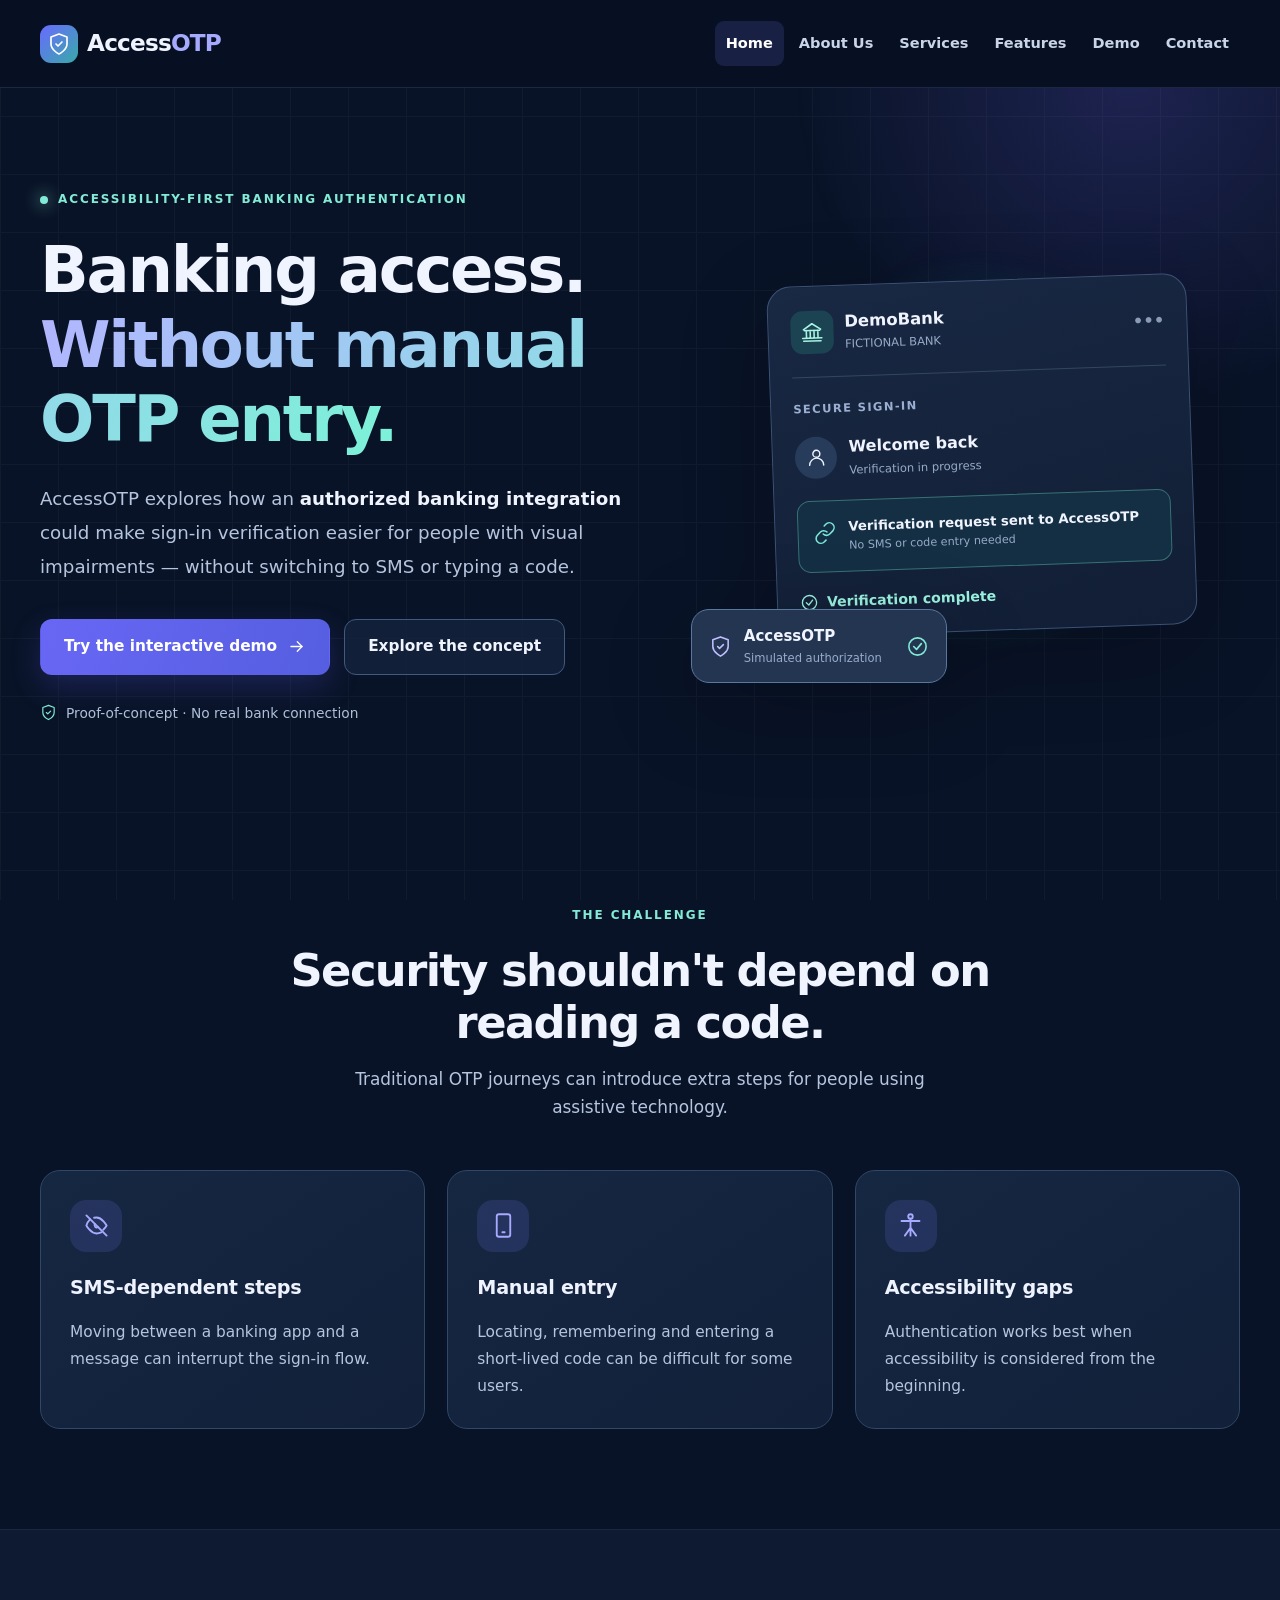
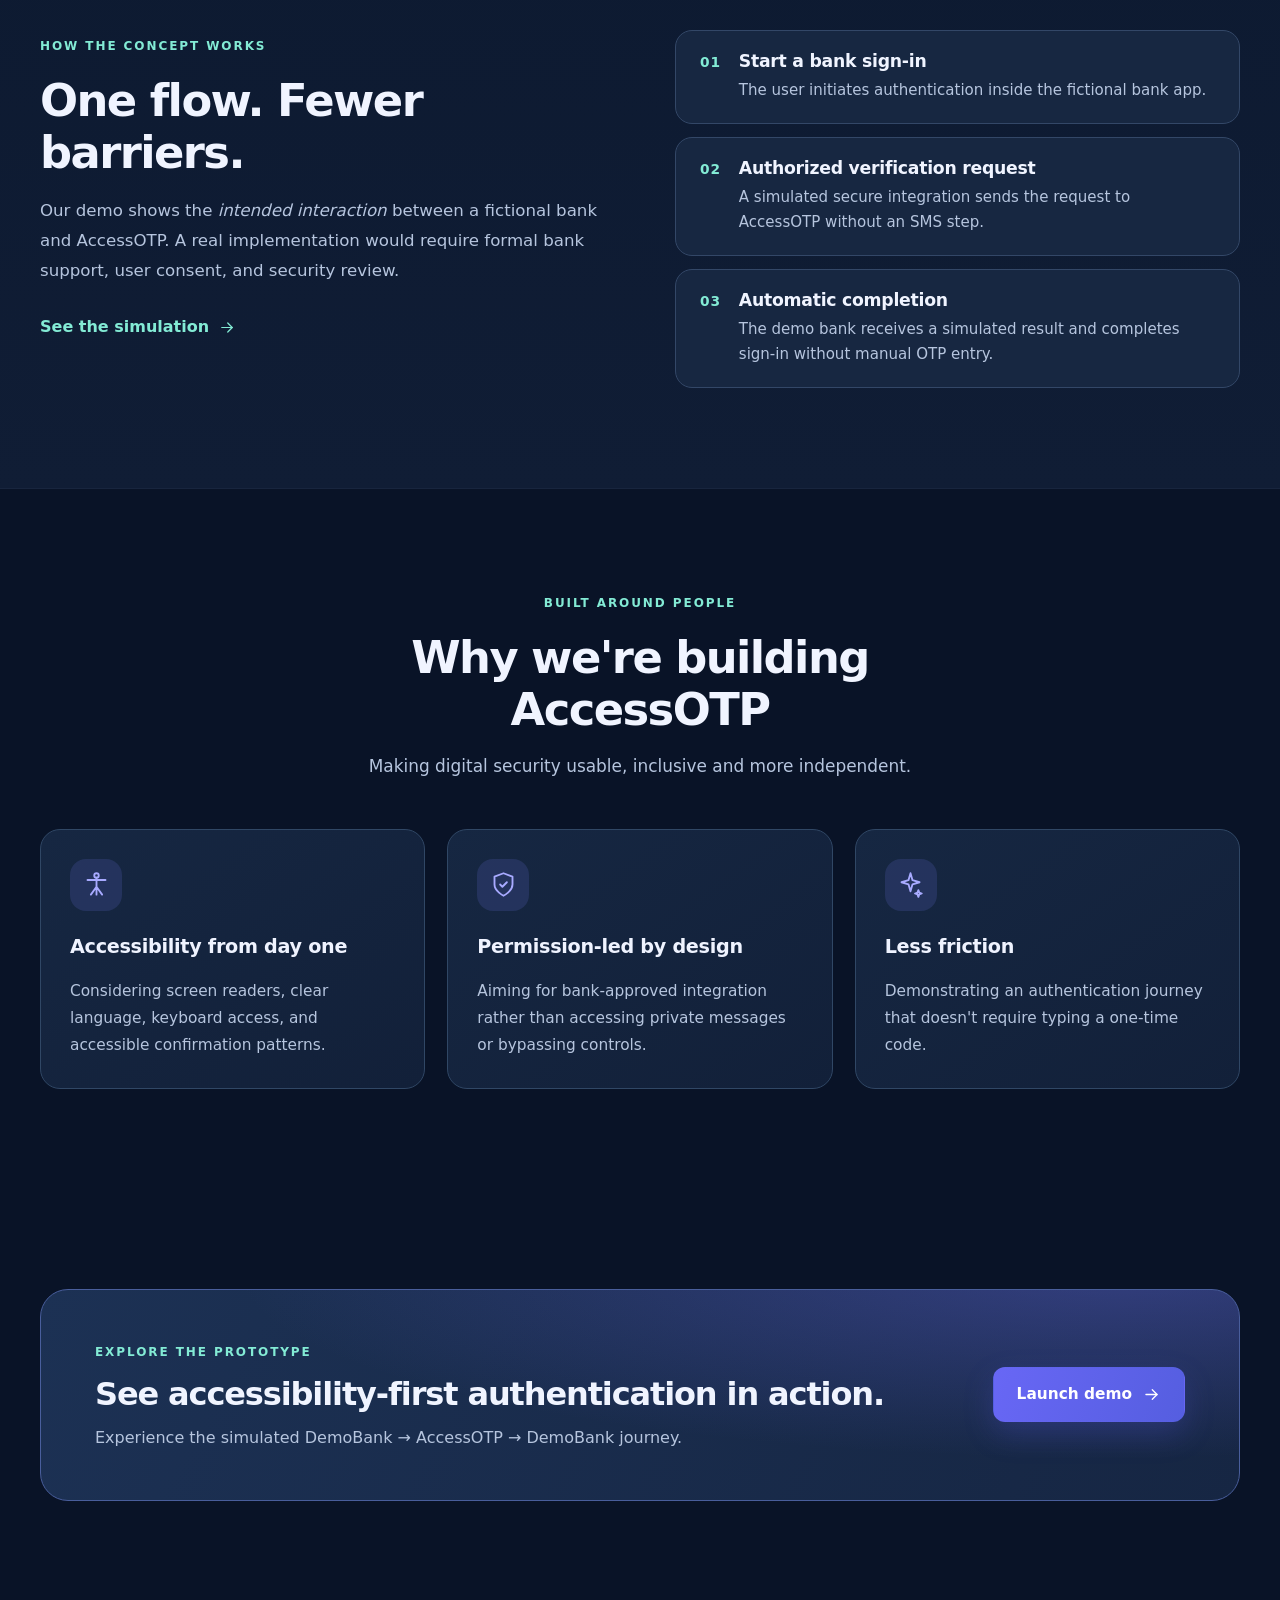
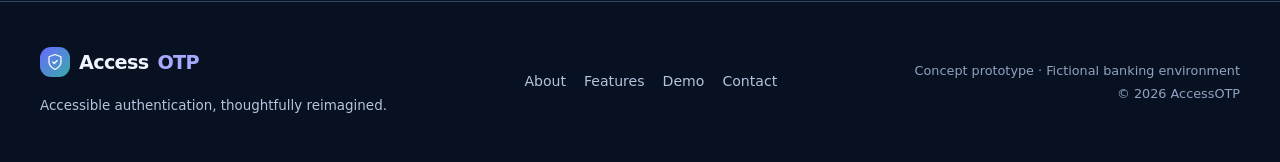
==== index.html @ 2754463b "Add files via upload Initial AccessOTP website" ====
<!doctype html>
<html lang="en">
<head>
  <meta charset="utf-8">
  <meta name="viewport" content="width=device-width, initial-scale=1">
  <meta name="theme-color" content="#091327">
  <meta name="description" content="AccessOTP is an accessibility-first banking authentication concept. Explore a simulated, bank-authorized OTP flow designed for visually impaired users.">
  <title>Accessible banking without manual OTP entry | AccessOTP</title>
  <link rel="icon" href="assets/favicon.svg" type="image/svg+xml">
  <link rel="stylesheet" href="style.css">
  <script defer src="config.js"></script>
  <script defer src="app.js"></script>
</head>
<body class="page-home">
  <a class="skip-link" href="#main-content">Skip to main content</a>
  <header class="site-header" id="site-header">
    <div class="container nav-inner">
      <a class="brand" href="index.html" aria-label="AccessOTP home">
        <span class="brand-mark" aria-hidden="true"><svg class="icon " viewBox="0 0 24 24" fill="none" stroke="currentColor" stroke-width="1.65" stroke-linecap="round" stroke-linejoin="round" aria-hidden="true"><path d="M12 22s8-4 8-10V5l-8-3-8 3v7c0 6 8 10 8 10Z"/><path d="m9 12 2 2 4-4"/></svg></span>
        <span>Access<span class="brand-accent">OTP</span></span>
      </a>
      <button type="button" class="menu-toggle" id="menu-toggle" aria-controls="site-nav" aria-expanded="false" aria-label="Open navigation menu">
        <span></span><span></span><span></span>
      </button>
      <nav class="site-nav" id="site-nav" aria-label="Main navigation">
      
        <a href="index.html" aria-current="page">Home</a>
      
        <a href="about.html" >About Us</a>
      
        <a href="services.html" >Services</a>
      
        <a href="features.html" >Features</a>
      
        <a href="demo.html" >Demo</a>
      
        <a href="contact.html" >Contact</a>
      
      </nav>
    </div>
  </header>
  <main id="main-content">
  
<section class="hero-section section-glow">
  <div class="container hero-grid">
    <div class="hero-content">
      <span class="eyebrow"><span class="eyebrow-dot"></span> ACCESSIBILITY-FIRST BANKING AUTHENTICATION</span>
      <h1>Banking access.<br><span class="gradient-text">Without manual OTP entry.</span></h1>
      <p class="lead">AccessOTP explores how an <strong>authorized banking integration</strong> could make sign-in verification easier for people with visual impairments — without switching to SMS or typing a code.</p>
      <div class="button-group"><a class="btn btn-primary" href="demo.html">Try the interactive demo <svg class="icon " viewBox="0 0 24 24" fill="none" stroke="currentColor" stroke-width="1.65" stroke-linecap="round" stroke-linejoin="round" aria-hidden="true"><path d="M5 12h14"/><path d="m13 6 6 6-6 6"/></svg></a><a class="btn btn-outline" href="features.html">Explore the concept</a></div>
      <div class="hero-disclaimer"><svg class="icon " viewBox="0 0 24 24" fill="none" stroke="currentColor" stroke-width="1.65" stroke-linecap="round" stroke-linejoin="round" aria-hidden="true"><path d="M12 22s8-4 8-10V5l-8-3-8 3v7c0 6 8 10 8 10Z"/><path d="m9 12 2 2 4-4"/></svg> Proof-of-concept · No real bank connection</div>
    </div>
    <div class="hero-visual" aria-label="Illustration of a fictional bank securely requesting a verification result from AccessOTP">
      <div class="visual-orb"></div>
      <div class="app-window bank-window">
        <div class="window-title"><span class="window-icon"><svg class="icon " viewBox="0 0 24 24" fill="none" stroke="currentColor" stroke-width="1.65" stroke-linecap="round" stroke-linejoin="round" aria-hidden="true"><path d="m3 9 9-6 9 6M4 10h16M6 10v8M10 10v8M14 10v8M18 10v8M3 21h18M2 18h20"/></svg></span> <span>DemoBank <small>FICTIONAL BANK</small></span><span class="window-dots">•••</span></div>
        <div class="mini-label">SECURE SIGN-IN</div>
        <div class="mini-user"><span class="round-avatar"><svg class="icon " viewBox="0 0 24 24" fill="none" stroke="currentColor" stroke-width="1.65" stroke-linecap="round" stroke-linejoin="round" aria-hidden="true"><circle cx="12" cy="8" r="4"/><path d="M4 21a8 8 0 0 1 16 0"/></svg></span><span>Welcome back<small>Verification in progress</small></span></div>
        <div class="mini-pulse"><span class="pulse-ring"><svg class="icon " viewBox="0 0 24 24" fill="none" stroke="currentColor" stroke-width="1.65" stroke-linecap="round" stroke-linejoin="round" aria-hidden="true"><path d="M10 13a5 5 0 0 0 7.1 0l3-3A5 5 0 0 0 13 2.9l-1.7 1.7M14 11a5 5 0 0 0-7.1 0l-3 3A5 5 0 1 0 11 21.1l1.7-1.7"/></svg></span><span>Verification request sent to AccessOTP<small>No SMS or code entry needed</small></span></div>
        <div class="mini-success"><svg class="icon " viewBox="0 0 24 24" fill="none" stroke="currentColor" stroke-width="1.65" stroke-linecap="round" stroke-linejoin="round" aria-hidden="true"><circle cx="12" cy="12" r="9"/><path d="m8 12 3 3 5-6"/></svg> Verification complete</div>
      </div>
      <div class="floating-token"><span class="floating-token-icon"><svg class="icon " viewBox="0 0 24 24" fill="none" stroke="currentColor" stroke-width="1.65" stroke-linecap="round" stroke-linejoin="round" aria-hidden="true"><path d="M12 22s8-4 8-10V5l-8-3-8 3v7c0 6 8 10 8 10Z"/><path d="m9 12 2 2 4-4"/></svg></span><span><b>AccessOTP</b><small>Simulated authorization</small></span><span class="check-pill"><svg class="icon " viewBox="0 0 24 24" fill="none" stroke="currentColor" stroke-width="1.65" stroke-linecap="round" stroke-linejoin="round" aria-hidden="true"><circle cx="12" cy="12" r="9"/><path d="m8 12 3 3 5-6"/></svg></span></div>
    </div>
  </div>
</section>
<section class="section section-compact">
  <div class="container">
    <div class="section-heading center"><span class="eyebrow">THE CHALLENGE</span><h2>Security shouldn't depend on reading a code.</h2><p>Traditional OTP journeys can introduce extra steps for people using assistive technology.</p></div>
    <div class="cards three">
      <article class="card"> <div class="card-icon"><svg class="icon " viewBox="0 0 24 24" fill="none" stroke="currentColor" stroke-width="1.65" stroke-linecap="round" stroke-linejoin="round" aria-hidden="true"><path d="M10.6 10.6a2 2 0 0 0 2.8 2.8"/><path d="M9.88 5.09A10.5 10.5 0 0 1 12 4.9c5.2 0 9 7.1 9 7.1a14.4 14.4 0 0 1-3 3.8"/><path d="M6.4 6.4A14.5 14.5 0 0 0 3 12s3.8 7.1 9 7.1a10.7 10.7 0 0 0 4.2-.9"/><path d="m3 3 18 18"/></svg></div><h3>SMS-dependent steps</h3><p>Moving between a banking app and a message can interrupt the sign-in flow.</p></article>
      <article class="card"> <div class="card-icon"><svg class="icon " viewBox="0 0 24 24" fill="none" stroke="currentColor" stroke-width="1.65" stroke-linecap="round" stroke-linejoin="round" aria-hidden="true"><rect x="6" y="2" width="12" height="20" rx="2"/><path d="M11 18h2"/></svg></div><h3>Manual entry</h3><p>Locating, remembering and entering a short-lived code can be difficult for some users.</p></article>
      <article class="card"> <div class="card-icon"><svg class="icon " viewBox="0 0 24 24" fill="none" stroke="currentColor" stroke-width="1.65" stroke-linecap="round" stroke-linejoin="round" aria-hidden="true"><circle cx="12" cy="4" r="2"/><path d="M4 8h16M12 6v15M7 21l5-7 5 7"/></svg></div><h3>Accessibility gaps</h3><p>Authentication works best when accessibility is considered from the beginning.</p></article>
    </div>
  </div>
</section>
<section class="section alt-section">
  <div class="container split">
    <div class="section-heading"><span class="eyebrow">HOW THE CONCEPT WORKS</span><h2>One flow. Fewer barriers.</h2><p>Our demo shows the <em>intended interaction</em> between a fictional bank and AccessOTP. A real implementation would require formal bank support, user consent, and security review.</p><a class="text-link" href="demo.html">See the simulation <svg class="icon " viewBox="0 0 24 24" fill="none" stroke="currentColor" stroke-width="1.65" stroke-linecap="round" stroke-linejoin="round" aria-hidden="true"><path d="M5 12h14"/><path d="m13 6 6 6-6 6"/></svg></a></div>
    <ol class="process-list">
      <li><span class="step-num">01</span><div><h3>Start a bank sign-in</h3><p>The user initiates authentication inside the fictional bank app.</p></div></li>
      <li><span class="step-num">02</span><div><h3>Authorized verification request</h3><p>A simulated secure integration sends the request to AccessOTP without an SMS step.</p></div></li>
      <li><span class="step-num">03</span><div><h3>Automatic completion</h3><p>The demo bank receives a simulated result and completes sign-in without manual OTP entry.</p></div></li>
    </ol>
  </div>
</section>
<section class="section">
  <div class="container">
    <div class="section-heading center"><span class="eyebrow">BUILT AROUND PEOPLE</span><h2>Why we're building AccessOTP</h2><p>Making digital security usable, inclusive and more independent.</p></div>
    <div class="cards three">
      <article class="card card-feature"><div class="card-icon"><svg class="icon " viewBox="0 0 24 24" fill="none" stroke="currentColor" stroke-width="1.65" stroke-linecap="round" stroke-linejoin="round" aria-hidden="true"><circle cx="12" cy="4" r="2"/><path d="M4 8h16M12 6v15M7 21l5-7 5 7"/></svg></div><h3>Accessibility from day one</h3><p>Considering screen readers, clear language, keyboard access, and accessible confirmation patterns.</p></article>
      <article class="card card-feature"><div class="card-icon"><svg class="icon " viewBox="0 0 24 24" fill="none" stroke="currentColor" stroke-width="1.65" stroke-linecap="round" stroke-linejoin="round" aria-hidden="true"><path d="M12 22s8-4 8-10V5l-8-3-8 3v7c0 6 8 10 8 10Z"/><path d="m9 12 2 2 4-4"/></svg></div><h3>Permission-led by design</h3><p>Aiming for bank-approved integration rather than accessing private messages or bypassing controls.</p></article>
      <article class="card card-feature"><div class="card-icon"><svg class="icon " viewBox="0 0 24 24" fill="none" stroke="currentColor" stroke-width="1.65" stroke-linecap="round" stroke-linejoin="round" aria-hidden="true"><path d="m12 2 1.8 6.2L20 10l-6.2 1.8L12 18l-1.8-6.2L4 10l6.2-1.8L12 2ZM19 17l.8 2.2L22 20l-2.2.8L19 23l-.8-2.2L16 20l2.2-.8L19 17Z"/></svg></div><h3>Less friction</h3><p>Demonstrating an authentication journey that doesn't require typing a one-time code.</p></article>
    </div>
  </div>
</section>
<section class="section"><div class="container"><div class="cta-banner"><div><span class="eyebrow">EXPLORE THE PROTOTYPE</span><h2>See accessibility-first authentication in action.</h2><p>Experience the simulated DemoBank → AccessOTP → DemoBank journey.</p></div><a href="demo.html" class="btn btn-primary">Launch demo <svg class="icon " viewBox="0 0 24 24" fill="none" stroke="currentColor" stroke-width="1.65" stroke-linecap="round" stroke-linejoin="round" aria-hidden="true"><path d="M5 12h14"/><path d="m13 6 6 6-6 6"/></svg></a></div></div></section>

  </main>
  <footer class="site-footer">
    <div class="container footer-inner">
      <div>
        <a class="brand brand-footer" href="index.html"><span class="brand-mark"><svg class="icon " viewBox="0 0 24 24" fill="none" stroke="currentColor" stroke-width="1.65" stroke-linecap="round" stroke-linejoin="round" aria-hidden="true"><path d="M12 22s8-4 8-10V5l-8-3-8 3v7c0 6 8 10 8 10Z"/><path d="m9 12 2 2 4-4"/></svg></span> Access<span class="brand-accent">OTP</span></a>
        <p>Accessible authentication, thoughtfully reimagined.</p>
      </div>
      <div class="footer-nav"><a href="about.html">About</a><a href="features.html">Features</a><a href="demo.html">Demo</a><a href="contact.html">Contact</a></div>
      <div class="footer-note">Concept prototype · Fictional banking environment<br>© 2026 AccessOTP</div>
    </div>
  </footer>
</body>
</html>
---- style.css ----
/* AccessOTP — static, accessible startup website */
:root{--bg:#091327;--bg-2:#0d1930;--surface:#12213c;--surface-2:#182b49;--line:#2b4061;--text:#f0f4ff;--muted:#b6c5de;--subtle:#93a6c4;--violet:#a6aaff;--accent:#7b75ff;--mint:#83ebd5;--radius:20px;--shadow:0 25px 90px rgba(0,0,0,.22)}
*{box-sizing:border-box}html{scroll-behavior:smooth}body{margin:0;background:var(--bg);color:var(--text);font:16px/1.65 system-ui,-apple-system,'Segoe UI',Arial,sans-serif;-webkit-font-smoothing:antialiased}body::before{content:"";position:fixed;inset:0;pointer-events:none;opacity:.035;background-image:linear-gradient(90deg,#fff 1px,transparent 1px),linear-gradient(#fff 1px,transparent 1px);background-size:58px 58px;z-index:-1}a{color:inherit}button,input,select,textarea{font:inherit}button{cursor:pointer}button:disabled{cursor:not-allowed}svg.icon{width:23px;height:23px;flex-shrink:0}p{color:var(--muted);margin:0 0 18px}h1,h2,h3{line-height:1.16;letter-spacing:-.035em;margin:0 0 20px}h1{font-size:clamp(2.7rem,5vw,4.6rem)}h2{font-size:clamp(2rem,3.5vw,3.1rem)}h3{font-size:1.2rem;letter-spacing:-.015em}strong{font-weight:700;color:var(--text)}.container{max-width:1200px;width:calc(100% - 48px);margin:0 auto}.narrow{max-width:850px;text-align:center}.skip-link{position:absolute;left:10px;top:-80px;z-index:1000;background:#fff;color:#0d1930;padding:12px 20px;border-radius:6px}.skip-link:focus{top:8px}:focus-visible{outline:3px solid var(--mint);outline-offset:4px}.site-header{height:88px;position:sticky;top:0;z-index:50;background:rgba(8,17,35,.97);border-bottom:1px solid rgba(112,136,185,.2);backdrop-filter:blur(18px)}.nav-inner{height:100%;display:flex;align-items:center;justify-content:space-between;gap:20px}.brand{font-weight:800;font-size:1.45rem;display:inline-flex;align-items:center;gap:9px;text-decoration:none;white-space:nowrap;letter-spacing:-.035em;color:var(--text)}.brand-accent{color:var(--violet)}.brand-mark{width:38px;height:38px;border-radius:11px;display:inline-grid;place-items:center;color:white;background:linear-gradient(135deg,#6a6aff,#38aaa9)}.brand-mark .icon{width:24px;height:24px}.site-nav{display:flex;align-items:center;gap:4px}.site-nav a{padding:10px 11px;border-radius:9px;text-decoration:none;font-size:.91rem;font-weight:600;color:#c9d4e8;transition:background .2s,color .2s}.site-nav a:hover,.site-nav a[aria-current=page]{color:white;background:rgba(124,120,255,.15)}.menu-toggle{display:none}.section{padding:100px 0}.section-compact{padding-top:72px}.alt-section{background:linear-gradient(180deg,#0d1a31,#101d35);border-top:1px solid rgba(114,139,180,.1);border-bottom:1px solid rgba(114,139,180,.1)}.section-glow{position:relative;overflow:hidden}.section-glow::before{content:"";position:absolute;width:700px;height:700px;right:-200px;top:-360px;border-radius:50%;background:radial-gradient(circle,rgba(114,102,248,.2),transparent 68%);pointer-events:none}.gradient-text{background:linear-gradient(115deg,#b2b5ff,#7cf2d8);color:transparent;-webkit-background-clip:text;background-clip:text}.eyebrow{display:inline-flex;align-items:center;gap:10px;color:var(--mint);font-size:.75rem;font-weight:800;letter-spacing:.16em;text-transform:uppercase}.eyebrow-dot{width:8px;height:8px;border-radius:50%;background:var(--mint);box-shadow:0 0 16px var(--mint)}.section-heading{max-width:720px;margin-bottom:46px}.section-heading h2{margin:17px 0}.section-heading.center{text-align:center;margin:0 auto 48px}.section-heading.center p{max-width:620px;margin:auto}.section-heading p{font-size:1.06rem}.hero-section{min-height:670px;display:flex;align-items:center;padding:98px 0 105px}.hero-grid{display:grid;grid-template-columns:1.1fr .9fr;align-items:center;gap:55px}.hero-content h1{margin:21px 0 26px;max-width:650px}.lead{font-size:1.14rem;line-height:1.85;max-width:635px}.button-group{display:flex;flex-wrap:wrap;gap:14px;margin:36px 0 27px}.btn{display:inline-flex;align-items:center;justify-content:center;gap:10px;padding:14px 23px;min-height:54px;border-radius:12px;text-decoration:none;font-weight:750;font-size:.96rem;border:1px solid transparent;transition:transform .2s,background .2s,box-shadow .2s}.btn .icon{width:19px;height:19px}.btn:hover{transform:translateY(-2px)}.btn-primary{color:#fff;background:linear-gradient(110deg,#6867f5,#555ee0);box-shadow:0 12px 30px rgba(93,94,246,.21)}.btn-primary:hover{box-shadow:0 14px 34px rgba(93,94,246,.33)}.btn-outline{color:var(--text);background:rgba(22,36,62,.8);border-color:#435980}.btn-outline:hover{background:#223454}.btn-text{border:0;background:transparent;color:var(--muted);min-height:44px}.btn-text:hover{color:white}.btn-full{width:100%}.hero-disclaimer{display:flex;align-items:center;gap:9px;color:#aec0d9;font-size:.86rem}.hero-disclaimer .icon{color:var(--mint);width:17px;height:17px}.hero-visual{min-height:470px;position:relative;display:flex;align-items:center;justify-content:center}.visual-orb{width:410px;height:410px;border-radius:50%;position:absolute;background:radial-gradient(circle at center,rgba(87,110,235,.26),rgba(44,186,174,.08) 52%,transparent 70%);filter:blur(4px)}.app-window{position:relative;z-index:1;border:1px solid #3c5275;background:linear-gradient(165deg,#192843,#111e35);border-radius:24px;box-shadow:var(--shadow);padding:22px;width:100%;max-width:420px;transform:rotate(-2deg)}.window-title{display:flex;align-items:center;gap:11px;font-weight:750;font-size:1.03rem;padding-bottom:22px;border-bottom:1px solid #334660}.window-icon{display:grid;place-items:center;width:43px;height:43px;border-radius:12px;color:#a8f3e4;background:#1b4351}.window-title small,.mini-user small,.mini-pulse small,.floating-token small{display:block;color:#97abc8;font-size:.72rem;font-weight:500}.window-dots{margin-left:auto;color:#8b9ab6}.mini-label{color:#9aafd2;font-size:.72rem;letter-spacing:.12em;font-weight:800;padding:22px 0 16px}.mini-user{display:flex;align-items:center;gap:12px;font-weight:650;padding-bottom:20px}.round-avatar{display:grid;place-items:center;width:42px;height:42px;border-radius:50%;background:#273b5b}.round-avatar .icon{width:21px}.mini-pulse{display:flex;align-items:center;gap:12px;padding:15px;background:#142e43;border:1px solid #367274;border-radius:13px;font-size:.83rem;font-weight:650}.pulse-ring{color:#79e6d6}.mini-pulse small{font-size:.7rem}.mini-success{display:flex;align-items:center;gap:8px;color:#9af2df;font-size:.88rem;margin-top:18px;font-weight:700}.mini-success .icon{width:19px}.floating-token{display:flex;align-items:center;gap:12px;position:absolute;bottom:7px;left:-34px;z-index:2;background:#243552;border:1px solid #58789d;padding:14px 17px;border-radius:18px;box-shadow:var(--shadow);font-size:.94rem}.floating-token-icon{display:grid;place-items:center;color:#c1bdff}.check-pill{display:grid;place-items:center;margin-left:12px;color:var(--mint)}.cards{display:grid;gap:22px}.cards.three{grid-template-columns:repeat(3,minmax(0,1fr))}.cards.two{grid-template-columns:repeat(2,minmax(0,1fr))}.card{background:linear-gradient(145deg,#162742,#122039);border:1px solid #304765;border-radius:var(--radius);padding:29px;min-width:0;transition:transform .2s,border-color .2s}.card:hover{transform:translateY(-4px);border-color:#716fe1}.card.roomy{padding:38px}.card-icon{width:52px;height:52px;display:grid;place-items:center;border-radius:16px;background:rgba(122,125,255,.15);color:#a8aaff;margin-bottom:25px}.card-icon .icon{width:27px;height:27px}.card h3,.card h2{color:#eff3ff}.card p{font-size:.96rem;line-height:1.75;margin-bottom:0}.card h2{font-size:1.55rem}.split{display:grid;grid-template-columns:1fr 1fr;gap:70px;align-items:center}.split>div>p{font-size:1.04rem;line-height:1.8}.process-list{list-style:none;padding:0;margin:0;display:grid;gap:13px}.process-list li{display:flex;gap:18px;padding:20px 24px;border:1px solid #334767;background:#172741;border-radius:17px}.step-num{font-size:.86rem;font-weight:850;color:var(--mint);letter-spacing:.06em}.process-list h3{font-size:1.08rem;margin-bottom:7px}.process-list p{font-size:.94rem;margin:0}.text-link{display:inline-flex;align-items:center;gap:9px;text-decoration:none;color:var(--mint);font-weight:800;margin-top:10px}.text-link:hover{text-decoration:underline}.text-link .icon{width:18px}.cta-banner{display:flex;align-items:center;justify-content:space-between;gap:30px;padding:48px 54px;border:1px solid #495e9c;border-radius:28px;background:radial-gradient(ellipse at 90% -10%,rgba(98,100,221,.38),transparent 58%),linear-gradient(120deg,#1c3154,#162643)}.cta-banner h2{font-size:clamp(1.6rem,2.5vw,2.45rem);margin:12px 0}.cta-banner p{margin:0}.cta-banner .btn{flex-shrink:0}.page-hero{padding:100px 0 67px}.page-hero h1{margin:18px auto 24px;max-width:900px}.page-hero p{font-size:1.1rem;max-width:780px;margin:0 auto;line-height:1.85}.about-intro h2{font-size:clamp(1.9rem,3vw,2.65rem)}.about-intro p:last-child{margin-bottom:0}.team-card{min-height:260px}.team-avatar{width:64px;height:64px;display:grid;place-items:center;border-radius:18px;margin-bottom:23px;font-size:1.4rem;font-weight:800;background:linear-gradient(145deg,#545fe1,#287f91)}.team-card h3{margin-bottom:8px}.team-card .role{color:var(--mint);font-weight:650;font-size:.94rem}.team-card .team-link{display:inline-flex;margin-top:15px;text-decoration:none;color:var(--violet);font-weight:700;font-size:.9rem}.team-card .team-link:hover{text-decoration:underline}.team-card .pending{margin-top:15px;color:var(--subtle);font-size:.84rem}.micro-tag{display:inline-block;font-size:.75rem;font-weight:800;letter-spacing:.05em;margin-top:22px;color:#98e9d4;border:1px solid #2b7774;background:#143637;padding:5px 10px;border-radius:100px}.integrity-panel{padding:36px;background:linear-gradient(150deg,#182e48,#18233f);border:1px solid #3a516e;border-radius:22px;display:grid;gap:22px}.integrity-panel>div{display:flex;align-items:start;gap:14px;color:#d5e0f3;font-weight:600}.integrity-panel .icon{color:var(--mint);width:21px}.info-card{background:#12243c}.info-card .eyebrow{font-size:.68rem}.info-card h3{margin-top:18px}.demo-heading{padding-bottom:50px}.prototype-notice{display:inline-flex;align-items:center;justify-content:center;gap:8px;background:#143338;border:1px solid #2a676c;padding:9px 15px;border-radius:100px;margin-top:22px;color:#a5f2df;font-size:.84rem;font-weight:700}.prototype-notice .icon{width:18px;height:18px}.demo-layout{display:grid;grid-template-columns:minmax(0,1fr) 74px minmax(0,1fr);gap:14px;align-items:center;max-width:1010px}.mock-app{background:linear-gradient(145deg,#172843,#101b31);border:1px solid #3b506f;border-radius:24px;overflow:hidden;min-height:480px;box-shadow:0 20px 60px rgba(0,0,0,.17)}.mock-topbar{display:flex;justify-content:space-between;align-items:center;padding:18px 23px;border-bottom:1px solid #344862}.app-brand{display:inline-flex;gap:9px;align-items:center;font-weight:850}.app-brand .icon{width:21px;color:var(--violet)}.demo-label{font-size:.64rem;letter-spacing:.13em;font-weight:850;color:var(--mint);background:#1b383f;padding:6px 9px;border-radius:30px}.mock-body{padding:34px 30px;text-align:center}.mock-body h2{font-size:1.65rem;margin:15px 0 13px}.mock-body>p{font-size:.9rem;min-height:49px}.bank-emblem,.access-emblem{margin:0 auto;display:grid;place-items:center;width:63px;height:63px;background:#273b67;border-radius:18px;color:#a5aaff}.access-emblem{background:#184e4d;color:#a2efe0}.bank-emblem .icon,.access-emblem .icon{width:33px;height:33px}.bank-account{display:grid;grid-template-columns:25px 1fr;column-gap:9px;text-align:left;align-items:center;padding:13px 16px;background:#202e48;border:1px solid #344a6c;border-radius:11px;margin:24px 0 14px;font-size:.91rem;font-weight:700}.bank-account>span{grid-row:span 2;color:var(--violet)}.bank-account small{grid-column:2;font-size:.75rem;color:var(--subtle);font-weight:400}.mock-state{min-height:42px;color:#b6c5df;font-weight:700;margin:10px 0 14px}.mock-state.is-success{color:var(--mint)}.demo-connector{display:flex;align-items:center;justify-content:center;gap:4px;color:var(--mint)}.demo-connector>.icon{width:25px}.connector-line{height:2px;flex:1;background:#346a83}.verification-stage{padding:25px 15px;background:#102c38;border:1px solid #315965;border-radius:16px;display:flex;flex-direction:column;align-items:center;gap:7px;margin-top:34px;min-height:151px}.verification-stage>span{color:var(--mint)}.verification-stage strong{font-size:1.02rem}.verification-stage small{color:#a8c6d0;font-size:.79rem}.demo-footnote{font-size:.76rem;color:var(--subtle);margin-top:20px}.timeline{list-style:none;max-width:820px;margin:0 auto;padding:0;display:grid;gap:14px}.timeline-item{display:flex;align-items:start;gap:20px;padding:20px 26px;border:1px solid #344767;border-radius:16px;background:#162740;opacity:.67;transition:opacity .2s,border-color .2s}.timeline-item>span{font-weight:850;color:var(--violet)}.timeline-item h3{font-size:1rem;margin-bottom:5px}.timeline-item p{font-size:.9rem;margin:0}.timeline-item.is-active{opacity:1;border-color:#8785ff;background:#273253}.timeline-item.is-done{opacity:1;border-color:#307b71}.timeline-item.is-done>span{color:var(--mint)}.demo-live-status{margin:28px auto 0;padding:14px 22px;max-width:820px;border-radius:12px;background:#17243e;text-align:center;font-weight:700;color:#c5d6f4;min-height:54px}.demo-explainer{max-width:890px;margin:0 auto;padding:40px;border:1px solid #374c6a;background:#152641;border-radius:22px}.demo-explainer h2{font-size:1.85rem;margin-top:12px}.demo-explainer p{margin:0}.contact-layout{display:grid;grid-template-columns:.93fr 1.07fr;gap:32px;align-items:start}.contact-panel,.form-panel{padding:38px;background:#152541;border:1px solid #334968;border-radius:24px}.contact-panel h2,.form-panel h2{font-size:1.95rem;margin:15px 0}.contact-method{display:flex;align-items:flex-start;gap:16px;margin-top:32px}.contact-method .card-icon{width:45px;height:45px;margin:0;flex-shrink:0}.contact-method h3{margin-bottom:8px;font-size:1.08rem}.contact-method small{color:var(--subtle);font-size:.83rem}.contact-method a{color:#bcbaff;text-decoration:none;overflow-wrap:anywhere}.contact-method a:hover{text-decoration:underline}.muted{color:var(--subtle)}.contact-hint{margin-top:40px;border-top:1px solid #354766;padding-top:24px;display:flex;gap:12px;align-items:start;color:#b8cadf;font-size:.86rem}.contact-hint .icon{width:19px;color:var(--mint)}.contact-socials{display:grid;gap:9px}.form-panel>p{font-size:.96rem}.form-field{display:flex;flex-direction:column;gap:8px;margin:20px 0}.form-field label{font-size:.91rem;font-weight:750}.form-field input,.form-field textarea,.form-field select{width:100%;min-height:50px;border-radius:10px;background:#0a172b;border:1px solid #526987;color:white;padding:12px 15px;resize:vertical;outline:none}.form-field input::placeholder,.form-field textarea::placeholder{color:#94a7c1}.form-field select{appearance:auto}.form-field :is(input,textarea,select):focus{border-color:var(--mint);outline:2px solid rgba(131,235,213,.4);outline-offset:2px}.form-status{font-size:.83rem;color:#bdcbe0;margin-top:14px;line-height:1.5}.form-status.is-error{color:#ffbfca}.form-status.is-success{color:var(--mint)}.visually-hidden{position:absolute!important;width:1px;height:1px;padding:0;margin:-1px;overflow:hidden;clip:rect(0,0,0,0);white-space:nowrap;border:0}.site-footer{border-top:1px solid #334361;background:#071121;padding:45px 0}.footer-inner{display:flex;gap:35px;justify-content:space-between;align-items:center}.brand-footer{font-size:1.2rem}.brand-footer .brand-mark{width:30px;height:30px}.brand-footer .icon{width:18px}.footer-inner p{font-size:.84rem;margin:12px 0 0}.footer-nav{display:flex;flex-wrap:wrap;gap:18px}.footer-nav a{text-decoration:none;color:#b5c4dd;font-size:.88rem}.footer-nav a:hover{color:white}.footer-note{text-align:right;color:#91a3c0;font-size:.8rem;line-height:1.8}
@media(max-width:1020px){.hero-grid{gap:25px}.site-nav a{padding:9px 7px;font-size:.84rem}.floating-token{left:0}.split{gap:35px}.cards.three{gap:16px}.card{padding:24px}}
@media(max-width:780px){.container{width:calc(100% - 36px)}.site-header{height:76px}.menu-toggle{display:flex;width:44px;height:44px;padding:10px;background:#1c2c4a;border:1px solid #3c5272;border-radius:9px;flex-direction:column;justify-content:space-around;align-items:center}.menu-toggle span{width:20px;height:2px;border-radius:2px;background:white}.site-nav{display:none;position:absolute;top:76px;left:0;right:0;flex-direction:column;align-items:stretch;padding:12px 18px 22px;background:#091327;border-bottom:1px solid #344b66;box-shadow:0 20px 35px #050d1c}.site-nav.is-open{display:flex}.site-nav a{font-size:1rem;padding:13px}.hero-section{min-height:auto;padding:72px 0 60px}.hero-grid{grid-template-columns:1fr}.hero-content{text-align:center}.hero-content h1{max-width:100%}.hero-content .lead{max-width:700px}.button-group,.hero-disclaimer{justify-content:center}.hero-visual{min-height:460px}.app-window{max-width:390px}.section{padding:70px 0}.section-compact{padding-top:50px}.page-hero{padding:70px 0 48px}.split{grid-template-columns:1fr;gap:28px}.cards.three{grid-template-columns:repeat(2,minmax(0,1fr))}.cta-banner{flex-direction:column;text-align:center;padding:36px 28px}.cta-banner .btn{flex-shrink:1}.demo-layout{grid-template-columns:1fr;max-width:550px}.demo-connector{transform:rotate(90deg);height:34px;justify-content:center}.mock-app{min-height:auto}.contact-layout{grid-template-columns:1fr}.footer-inner{flex-direction:column;text-align:center}.footer-note{text-align:center}}
@media(max-width:540px){h1{font-size:clamp(2.45rem,9vw,3.15rem)}h2{font-size:clamp(1.8rem,7vw,2.4rem)}.cards.three,.cards.two{grid-template-columns:1fr}.hero-content .lead{font-size:1.05rem}.button-group{flex-direction:column}.button-group>.btn{width:100%}.hero-visual{min-height:370px}.app-window{max-width:320px;padding:17px}.floating-token{bottom:0;left:0;padding:10px 12px}.floating-token .check-pill{margin-left:3px}.section-heading.center{margin-bottom:30px}.card.roomy{padding:26px}.page-hero p{font-size:1rem}.contact-panel,.form-panel{padding:24px}.demo-explainer{padding:26px}.prototype-notice{font-size:.74rem}.mock-body{padding:28px 20px}.timeline-item{padding:16px}.footer-nav{justify-content:center}}
@media(prefers-reduced-motion:reduce){*,*::before,*::after{scroll-behavior:auto!important;transition:none!important;animation:none!important}}

/* DemoBank fictional login, added for the two-stage sample workflow */
.demo-credentials{display:grid;gap:4px;text-align:left;padding:13px 16px;margin:15px 0;border:1px solid #3c6571;border-radius:12px;background:#112d3c;color:#cceee7;font-size:.88rem}
.demo-credentials strong{font-size:.86rem;color:#a6f4e3}
.demo-credentials code{font-size:.95rem;font-weight:750;background:#173d4c;border-radius:4px;padding:1px 5px;color:#fff;overflow-wrap:anywhere}
.bank-login-form{display:grid;gap:9px;text-align:left;margin-top:20px}
.bank-login-form label{font-size:.88rem;font-weight:750;color:#eff4ff}
.bank-login-form input{width:100%;border:1px solid #566887;border-radius:10px;background:#0e1a30;color:#fff;padding:12px 14px;font-size:1rem;min-height:47px}
.bank-login-form input::placeholder{color:#a2b2cc}
.bank-login-form .btn{margin-top:8px}
.login-error{margin:2px 0 0;padding:11px 12px;border:1px solid #b56b78;color:#ffe0e1;background:#522431;border-radius:9px;font-size:.85rem;line-height:1.5}
[hidden]{display:none!important}
.bank-dashboard{display:grid;justify-items:center;gap:13px;padding:22px 14px;margin:16px 0;border-radius:15px;border:1px solid #318c81;background:#123733;color:#b5f4e7}
.bank-dashboard .icon{width:40px;height:40px;color:#82ebd5}
.bank-dashboard strong{font-size:1.12rem;color:#e8fff8}
.bank-dashboard span{font-size:.89rem;line-height:1.6}
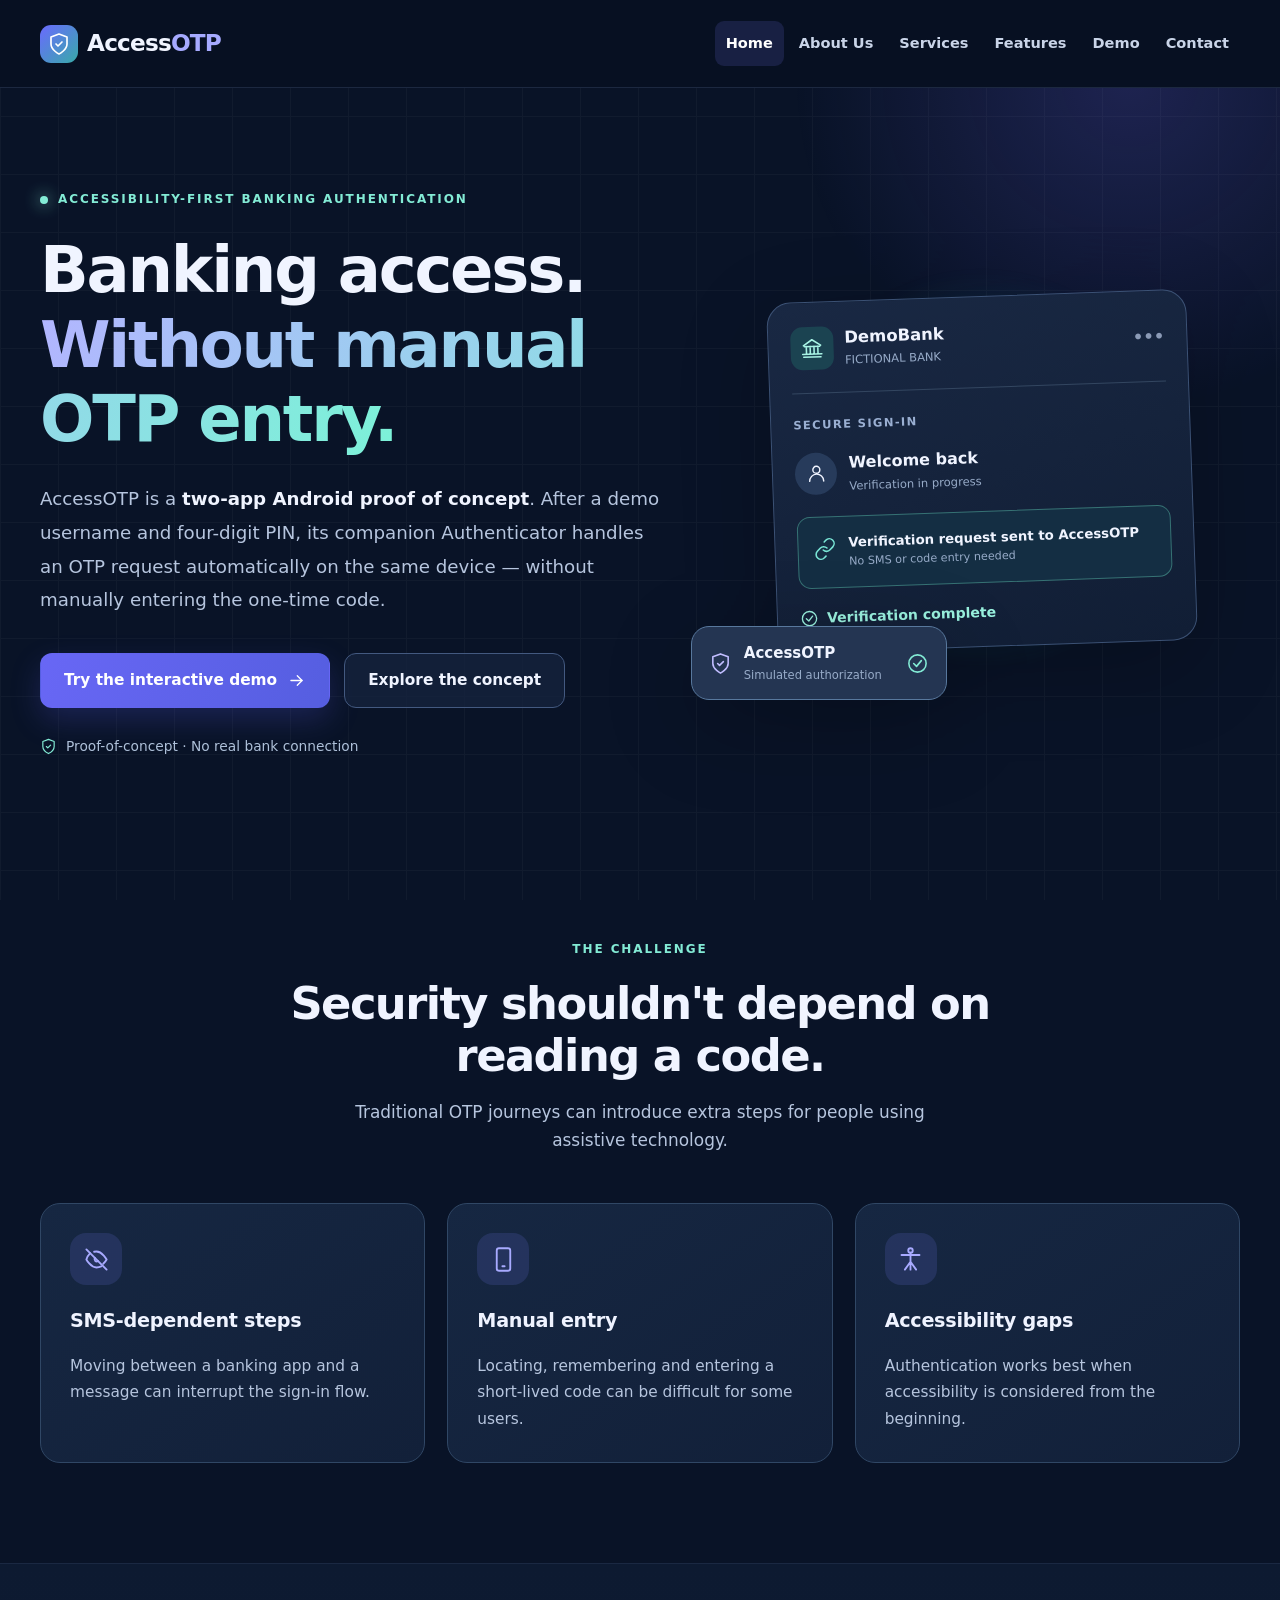
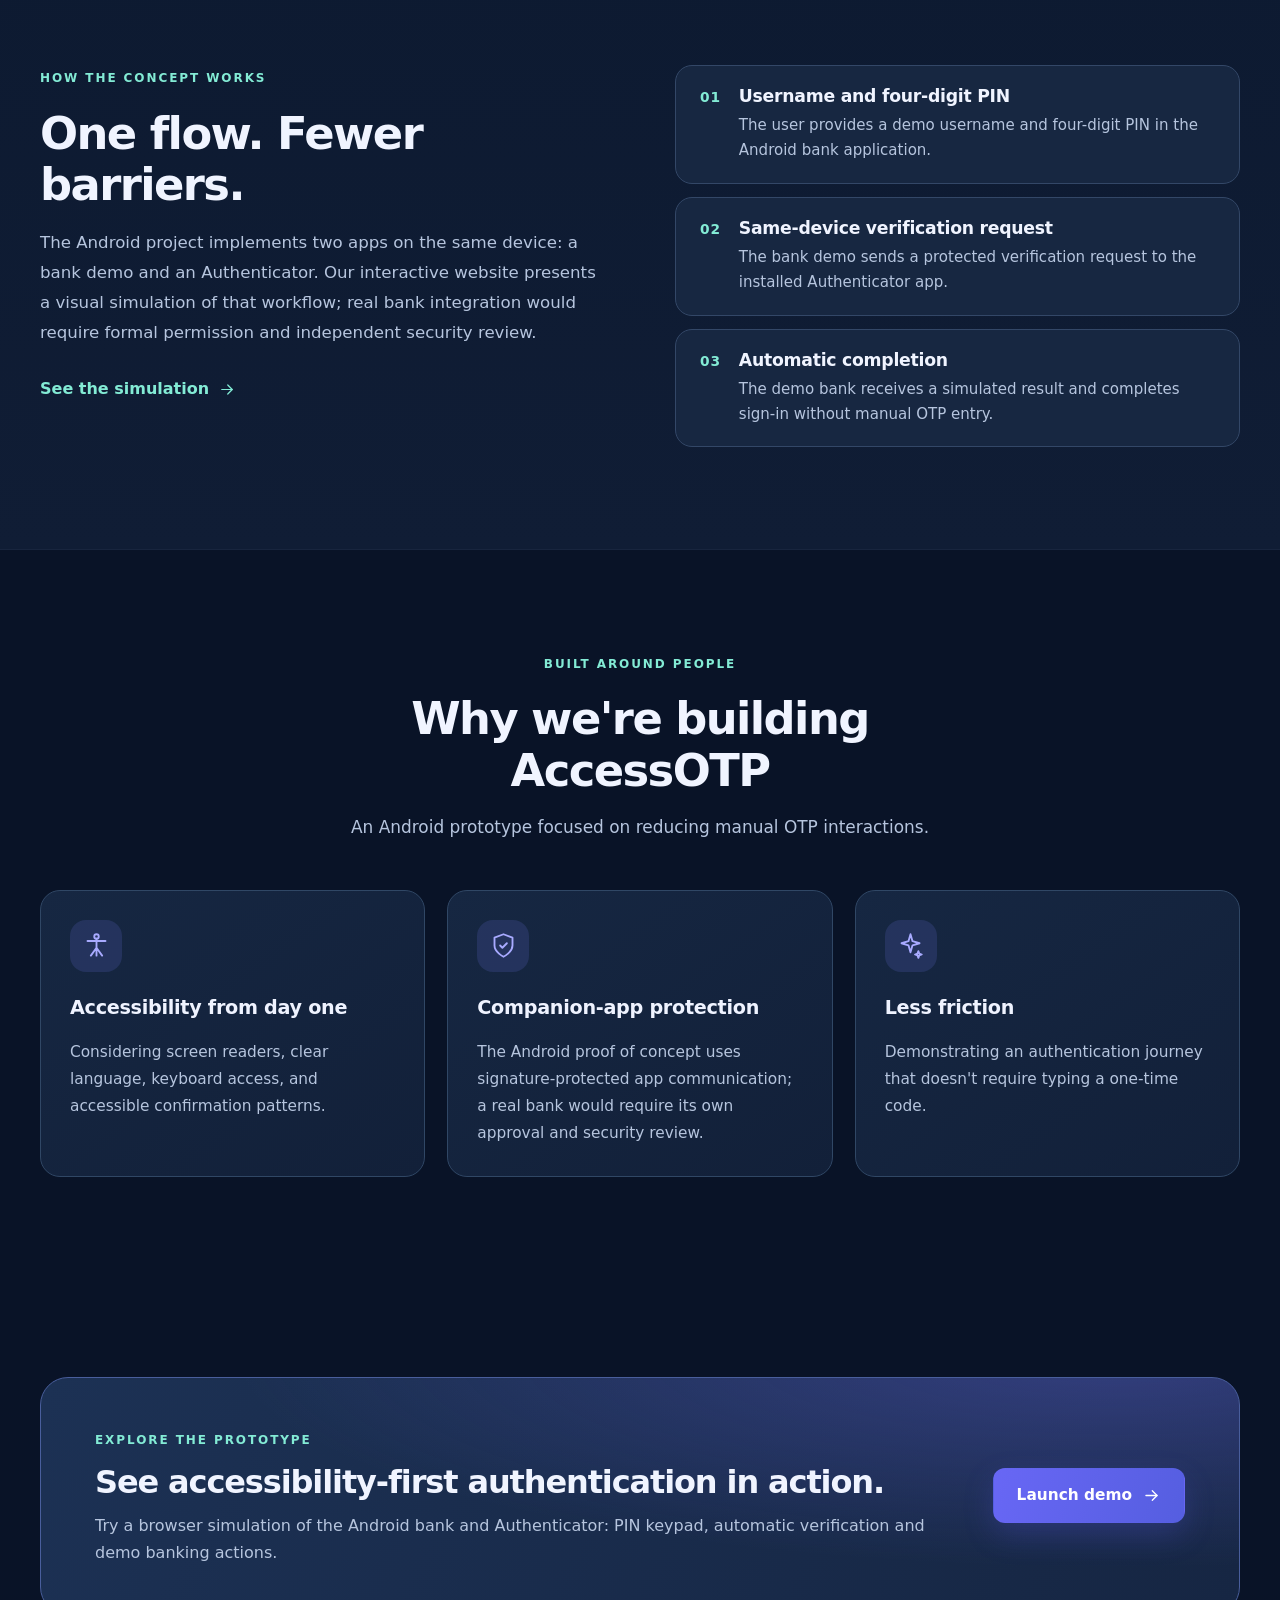
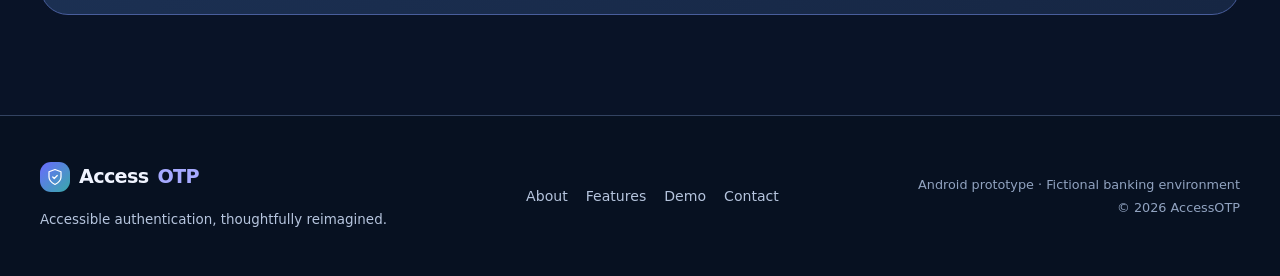
==== commit 3b425545: "Add files via upload" ====
--- a/index.html
+++ b/index.html
@@ -46,7 +46,7 @@
     <div class="hero-content">
       <span class="eyebrow"><span class="eyebrow-dot"></span> ACCESSIBILITY-FIRST BANKING AUTHENTICATION</span>
       <h1>Banking access.<br><span class="gradient-text">Without manual OTP entry.</span></h1>
-      <p class="lead">AccessOTP explores how an <strong>authorized banking integration</strong> could make sign-in verification easier for people with visual impairments — without switching to SMS or typing a code.</p>
+      <p class="lead">AccessOTP is a <strong>two-app Android proof of concept</strong>. After a demo username and four-digit PIN, its companion Authenticator handles an OTP request automatically on the same device — without manually entering the one-time code.</p>
       <div class="button-group"><a class="btn btn-primary" href="demo.html">Try the interactive demo <svg class="icon " viewBox="0 0 24 24" fill="none" stroke="currentColor" stroke-width="1.65" stroke-linecap="round" stroke-linejoin="round" aria-hidden="true"><path d="M5 12h14"/><path d="m13 6 6 6-6 6"/></svg></a><a class="btn btn-outline" href="features.html">Explore the concept</a></div>
       <div class="hero-disclaimer"><svg class="icon " viewBox="0 0 24 24" fill="none" stroke="currentColor" stroke-width="1.65" stroke-linecap="round" stroke-linejoin="round" aria-hidden="true"><path d="M12 22s8-4 8-10V5l-8-3-8 3v7c0 6 8 10 8 10Z"/><path d="m9 12 2 2 4-4"/></svg> Proof-of-concept · No real bank connection</div>
     </div>
@@ -75,25 +75,25 @@
 </section>
 <section class="section alt-section">
   <div class="container split">
-    <div class="section-heading"><span class="eyebrow">HOW THE CONCEPT WORKS</span><h2>One flow. Fewer barriers.</h2><p>Our demo shows the <em>intended interaction</em> between a fictional bank and AccessOTP. A real implementation would require formal bank support, user consent, and security review.</p><a class="text-link" href="demo.html">See the simulation <svg class="icon " viewBox="0 0 24 24" fill="none" stroke="currentColor" stroke-width="1.65" stroke-linecap="round" stroke-linejoin="round" aria-hidden="true"><path d="M5 12h14"/><path d="m13 6 6 6-6 6"/></svg></a></div>
+    <div class="section-heading"><span class="eyebrow">HOW THE CONCEPT WORKS</span><h2>One flow. Fewer barriers.</h2><p>The Android project implements two apps on the same device: a bank demo and an Authenticator. Our interactive website presents a visual simulation of that workflow; real bank integration would require formal permission and independent security review.</p><a class="text-link" href="demo.html">See the simulation <svg class="icon " viewBox="0 0 24 24" fill="none" stroke="currentColor" stroke-width="1.65" stroke-linecap="round" stroke-linejoin="round" aria-hidden="true"><path d="M5 12h14"/><path d="m13 6 6 6-6 6"/></svg></a></div>
     <ol class="process-list">
-      <li><span class="step-num">01</span><div><h3>Start a bank sign-in</h3><p>The user initiates authentication inside the fictional bank app.</p></div></li>
-      <li><span class="step-num">02</span><div><h3>Authorized verification request</h3><p>A simulated secure integration sends the request to AccessOTP without an SMS step.</p></div></li>
+      <li><span class="step-num">01</span><div><h3>Username and four-digit PIN</h3><p>The user provides a demo username and four-digit PIN in the Android bank application.</p></div></li>
+      <li><span class="step-num">02</span><div><h3>Same-device verification request</h3><p>The bank demo sends a protected verification request to the installed Authenticator app.</p></div></li>
       <li><span class="step-num">03</span><div><h3>Automatic completion</h3><p>The demo bank receives a simulated result and completes sign-in without manual OTP entry.</p></div></li>
     </ol>
   </div>
 </section>
 <section class="section">
   <div class="container">
-    <div class="section-heading center"><span class="eyebrow">BUILT AROUND PEOPLE</span><h2>Why we're building AccessOTP</h2><p>Making digital security usable, inclusive and more independent.</p></div>
+    <div class="section-heading center"><span class="eyebrow">BUILT AROUND PEOPLE</span><h2>Why we're building AccessOTP</h2><p>An Android prototype focused on reducing manual OTP interactions.</p></div>
     <div class="cards three">
       <article class="card card-feature"><div class="card-icon"><svg class="icon " viewBox="0 0 24 24" fill="none" stroke="currentColor" stroke-width="1.65" stroke-linecap="round" stroke-linejoin="round" aria-hidden="true"><circle cx="12" cy="4" r="2"/><path d="M4 8h16M12 6v15M7 21l5-7 5 7"/></svg></div><h3>Accessibility from day one</h3><p>Considering screen readers, clear language, keyboard access, and accessible confirmation patterns.</p></article>
-      <article class="card card-feature"><div class="card-icon"><svg class="icon " viewBox="0 0 24 24" fill="none" stroke="currentColor" stroke-width="1.65" stroke-linecap="round" stroke-linejoin="round" aria-hidden="true"><path d="M12 22s8-4 8-10V5l-8-3-8 3v7c0 6 8 10 8 10Z"/><path d="m9 12 2 2 4-4"/></svg></div><h3>Permission-led by design</h3><p>Aiming for bank-approved integration rather than accessing private messages or bypassing controls.</p></article>
+      <article class="card card-feature"><div class="card-icon"><svg class="icon " viewBox="0 0 24 24" fill="none" stroke="currentColor" stroke-width="1.65" stroke-linecap="round" stroke-linejoin="round" aria-hidden="true"><path d="M12 22s8-4 8-10V5l-8-3-8 3v7c0 6 8 10 8 10Z"/><path d="m9 12 2 2 4-4"/></svg></div><h3>Companion-app protection</h3><p>The Android proof of concept uses signature-protected app communication; a real bank would require its own approval and security review.</p></article>
       <article class="card card-feature"><div class="card-icon"><svg class="icon " viewBox="0 0 24 24" fill="none" stroke="currentColor" stroke-width="1.65" stroke-linecap="round" stroke-linejoin="round" aria-hidden="true"><path d="m12 2 1.8 6.2L20 10l-6.2 1.8L12 18l-1.8-6.2L4 10l6.2-1.8L12 2ZM19 17l.8 2.2L22 20l-2.2.8L19 23l-.8-2.2L16 20l2.2-.8L19 17Z"/></svg></div><h3>Less friction</h3><p>Demonstrating an authentication journey that doesn't require typing a one-time code.</p></article>
     </div>
   </div>
 </section>
-<section class="section"><div class="container"><div class="cta-banner"><div><span class="eyebrow">EXPLORE THE PROTOTYPE</span><h2>See accessibility-first authentication in action.</h2><p>Experience the simulated DemoBank → AccessOTP → DemoBank journey.</p></div><a href="demo.html" class="btn btn-primary">Launch demo <svg class="icon " viewBox="0 0 24 24" fill="none" stroke="currentColor" stroke-width="1.65" stroke-linecap="round" stroke-linejoin="round" aria-hidden="true"><path d="M5 12h14"/><path d="m13 6 6 6-6 6"/></svg></a></div></div></section>
+<section class="section"><div class="container"><div class="cta-banner"><div><span class="eyebrow">EXPLORE THE PROTOTYPE</span><h2>See accessibility-first authentication in action.</h2><p>Try a browser simulation of the Android bank and Authenticator: PIN keypad, automatic verification and demo banking actions.</p></div><a href="demo.html" class="btn btn-primary">Launch demo <svg class="icon " viewBox="0 0 24 24" fill="none" stroke="currentColor" stroke-width="1.65" stroke-linecap="round" stroke-linejoin="round" aria-hidden="true"><path d="M5 12h14"/><path d="m13 6 6 6-6 6"/></svg></a></div></div></section>
 
   </main>
   <footer class="site-footer">
@@ -103,7 +103,7 @@
         <p>Accessible authentication, thoughtfully reimagined.</p>
       </div>
       <div class="footer-nav"><a href="about.html">About</a><a href="features.html">Features</a><a href="demo.html">Demo</a><a href="contact.html">Contact</a></div>
-      <div class="footer-note">Concept prototype · Fictional banking environment<br>© 2026 AccessOTP</div>
+      <div class="footer-note">Android prototype · Fictional banking environment<br>© 2026 AccessOTP</div>
     </div>
   </footer>
 </body>
--- a/style.css
+++ b/style.css
@@ -21,3 +21,96 @@
 .bank-dashboard .icon{width:40px;height:40px;color:#82ebd5}
 .bank-dashboard strong{font-size:1.12rem;color:#e8fff8}
 .bank-dashboard span{font-size:.89rem;line-height:1.6}
+
+/* AccessOTP trusted-device demo — UI simulation, not real device enrollment */
+.trusted-device-card {
+  padding: 18px; margin: 18px 0; text-align: left;
+  background: linear-gradient(145deg,#132b39,#15263f);
+  border: 1px solid #44757a; border-radius: 16px;
+}
+.trusted-device-top { display: flex; align-items:center; gap:10px; flex-wrap:wrap; }
+.trusted-device-icon { font-size: 1.35rem; flex: 0 0 auto; }
+.trusted-device-heading { flex: 1 1 115px; min-width: 0; }
+.trusted-device-heading strong { display:block; font-size:.98rem; }
+.trusted-device-heading small { display:block; color:#bacce1; font-size:.74rem; }
+.device-trust-badge { display:inline-flex; align-items:center; justify-content:center; font-weight:800;
+  font-size:.74rem; color:#ffd5da; background:#522a39; border:1px solid #a66b7c;
+  padding:5px 11px; border-radius:99px; white-space:nowrap; }
+.device-trust-badge.is-trusted { color:#a3f5db; background:#103e35; border-color:#399e87; }
+.trusted-device-card p { color:#c4d3e5; font-size:.85rem; line-height:1.55; margin:13px 0; }
+.trusted-device-button { width:100%; min-height:44px; padding:10px 12px; font-size:.85rem; text-align:center; }
+.device-trust-note { display:block; color:#b2c5d7; margin-top:11px; font-size:.75rem; line-height:1.55; }
+.access-device-pill { margin:21px 0 0; padding:10px 12px; font-size:.84rem; line-height:1.5;
+  background:#3e2939; color:#ffced3; border:1px solid #9b647a; border-radius:11px; font-weight:750; }
+.access-device-pill.is-trusted { background:#123b36; color:#a3f5db; border-color:#3a857d; }
+/* On narrow screens, rotate only the arrow, never the wide flex container.
+   This fixes the long vertical line over the DemoBank and AccessOTP cards. */
+@media (max-width:780px) {
+  .page-demo .demo-connector { transform:none; height:56px; min-height:56px; width:100%;
+    display:flex; align-items:center; justify-content:center; gap:0; overflow:hidden; }
+  .page-demo .demo-connector .connector-line { display:none; }
+  .page-demo .demo-connector svg.icon { width:28px; height:28px; transform:rotate(90deg); }
+}
+@media (max-width:540px) {
+  .trusted-device-card { padding:15px 13px; }
+  .device-trust-badge { padding:5px 9px; font-size:.7rem; }
+}
+
+/* Android-matched web walkthrough — mock interactions only, separate from Android security. */
+.matched-heading .prototype-notice{max-width:790px;margin:24px auto 0}
+.matched-layout{display:grid;grid-template-columns:minmax(0,1.06fr) minmax(320px,.94fr);gap:28px;align-items:start}
+.matched-phone,.matched-auth{min-width:0;border-radius:22px;overflow:hidden}
+.matched-phone-body{padding:32px;min-height:490px;background:linear-gradient(165deg,#162947,#101c33)}
+.match-content h2{font-size:clamp(1.55rem,2.5vw,2.15rem);margin-bottom:12px}
+.match-subtitle{font-size:.98rem;line-height:1.75;margin-bottom:24px}
+.match-welcome-actions,.match-actions,.match-pin-controls{display:grid;grid-template-columns:repeat(2,minmax(0,1fr));gap:11px;margin:18px 0}
+.match-welcome-actions .btn:first-child{grid-column:1/-1}
+.match-action{min-height:51px;width:100%;font-size:.87rem;padding:11px 14px;white-space:normal;text-align:center}
+.match-form{display:grid;gap:11px;margin-bottom:18px}
+.match-form label{font-size:.9rem;font-weight:750;color:#ecf3ff}
+.match-form input{width:100%;min-height:52px;padding:11px 15px;border-radius:10px;border:1px solid #607596;background:#08172a;color:#fff;max-width:100%;font-size:1rem}
+.match-form .btn{width:100%;margin-top:7px}
+.match-muted,.match-hint{font-size:.82rem;color:#b7c9dd;line-height:1.7;margin:17px 0}
+.match-message{min-height:30px;font-size:.87rem;color:#8be7cf;margin:20px 0 0}
+.match-message.is-error{color:#ffb9c5}
+.match-pin-counter{background:#132e42;border:1px solid #43717e;color:#a8eddc;padding:13px 16px;border-radius:12px;margin-bottom:12px;font-weight:750;text-align:center}
+.match-keypad{display:grid;grid-template-columns:repeat(3,minmax(0,1fr));gap:9px;margin:15px 0}
+.match-key{min-height:58px;border:1px solid #50688d;background:#203657;color:white;border-radius:11px;font-size:1.3rem;font-weight:800;transition:background .15s}
+.match-key:hover,.match-key:focus-visible{background:#344f7a}
+.match-key.match-utility{font-size:.86rem;background:#1a2a44}
+.match-pin-controls .btn{min-height:50px}
+.match-segment{display:grid;grid-template-columns:repeat(3,minmax(0,1fr));gap:8px;margin:20px 0}
+.match-option{border:1px solid #566c8c;background:#1b2d48;color:#d6e2f8;padding:13px 7px;border-radius:10px;font-weight:750;font-size:.87rem}
+.match-option.selected{border-color:#8ee0d0;background:#16483f;color:#d7fff2}
+.match-progress{display:flex;gap:15px;align-items:center;padding:22px;background:#162c3c;border:1px solid #377b77;border-radius:15px}
+.match-loader{width:27px;height:27px;border-radius:50%;border:3px solid #2f6777;border-top-color:#97f6e1;animation:match-spin 1s linear infinite;flex-shrink:0}
+@keyframes match-spin{to{transform:rotate(360deg)}}
+.match-balance{display:grid;gap:11px;background:#122f38;border:1px solid #4a897b;border-radius:16px;padding:22px;margin-bottom:22px}
+.match-balance small{color:#b6d9d4}.match-balance strong{font-size:clamp(1.65rem,4vw,2.2rem);color:#b8f8e5}
+.match-balance .btn{justify-self:start}
+.match-transaction-list{list-style:none;margin:0 0 22px;padding:0;display:grid;gap:9px}
+.match-transaction-list li{padding:12px 16px;background:#1b324c;border:1px solid #395370;border-radius:11px;font-size:.9rem;color:#dae8f6;overflow-wrap:anywhere}
+.matched-side{display:grid;gap:24px;min-width:0}
+.matched-auth-body h2{font-size:1.65rem;margin-bottom:12px}
+.matched-auth-body>p{font-size:.89rem}
+.match-checkbox{display:flex;align-items:flex-start;gap:12px;margin:22px 0 13px;padding:15px;background:#112e40;border:1px solid #3d7180;border-radius:11px;font-weight:650;cursor:pointer;line-height:1.5}
+.match-checkbox input{width:22px;height:22px;accent-color:#78dec8;flex-shrink:0;margin:2px 0 0}
+.match-state{font-size:.84rem;padding:11px 14px;border-radius:10px;background:#104036;border:1px solid #437e6b;color:#bbf6e7;font-weight:700}
+.match-state.match-issue{background:#542837;border-color:#a96b83;color:#ffd5df}
+.match-detail{margin:22px 0;padding:15px;border:1px solid #385a75;border-radius:12px;background:#132b44;display:grid;gap:6px;overflow-wrap:anywhere}
+.match-detail small{font-size:.77rem;color:#a9bfdd}.match-detail strong{font-size:.96rem}
+.match-subnav{display:grid;grid-template-columns:repeat(2,minmax(0,1fr));gap:7px}
+.match-subnav button{border:1px solid #476180;border-radius:9px;background:#1c3151;color:#e0ebf9;padding:11px 8px;font-size:.8rem;font-weight:650;min-height:48px}
+.match-subnav button:hover{background:#304b70}
+.match-help{color:#bbcade;font-size:.86rem;line-height:1.7;margin:18px 0 0}
+.matched-journey{padding:28px}
+.match-steps{padding:0;margin:19px 0;list-style:none;display:grid;gap:9px;counter-reset:match-counter}
+.match-steps li{counter-increment:match-counter;display:flex;gap:12px;align-items:center;border:1px solid #344a67;border-radius:10px;background:#182b46;color:#b9c9db;padding:11px 12px;font-size:.86rem;line-height:1.5}
+.match-steps li::before{content:counter(match-counter,decimal-leading-zero);font-weight:800;color:#9ca8c4}
+.match-steps li.is-active{border-color:#9298ff;background:#273456;color:white}
+.match-steps li.is-done{border-color:#427c6b;color:#c2f4e6}
+.match-steps li.is-done::before{color:#90edca}
+@media(max-width:900px){.matched-layout{grid-template-columns:1fr;max-width:640px}.matched-side{grid-template-columns:1fr}.matched-phone-body{min-height:0}}
+@media(max-width:540px){.matched-phone-body{padding:25px 18px}.match-action{font-size:.83rem;padding:10px}.match-steps li{font-size:.82rem}.match-subnav{grid-template-columns:repeat(2,minmax(0,1fr))}}
+@media(prefers-reduced-motion:reduce){.match-loader{animation:none}}
+.match-auth-modes{display:flex;gap:6px;flex-wrap:wrap;margin:12px 0}.match-auth-modes button{border:1px solid #44687c;border-radius:8px;color:#dff5ef;padding:8px 11px;background:#19384b;font-size:.85rem;font-weight:700}.match-auth-modes button[aria-pressed=true]{border-color:#7fe4c8;background:#166050}
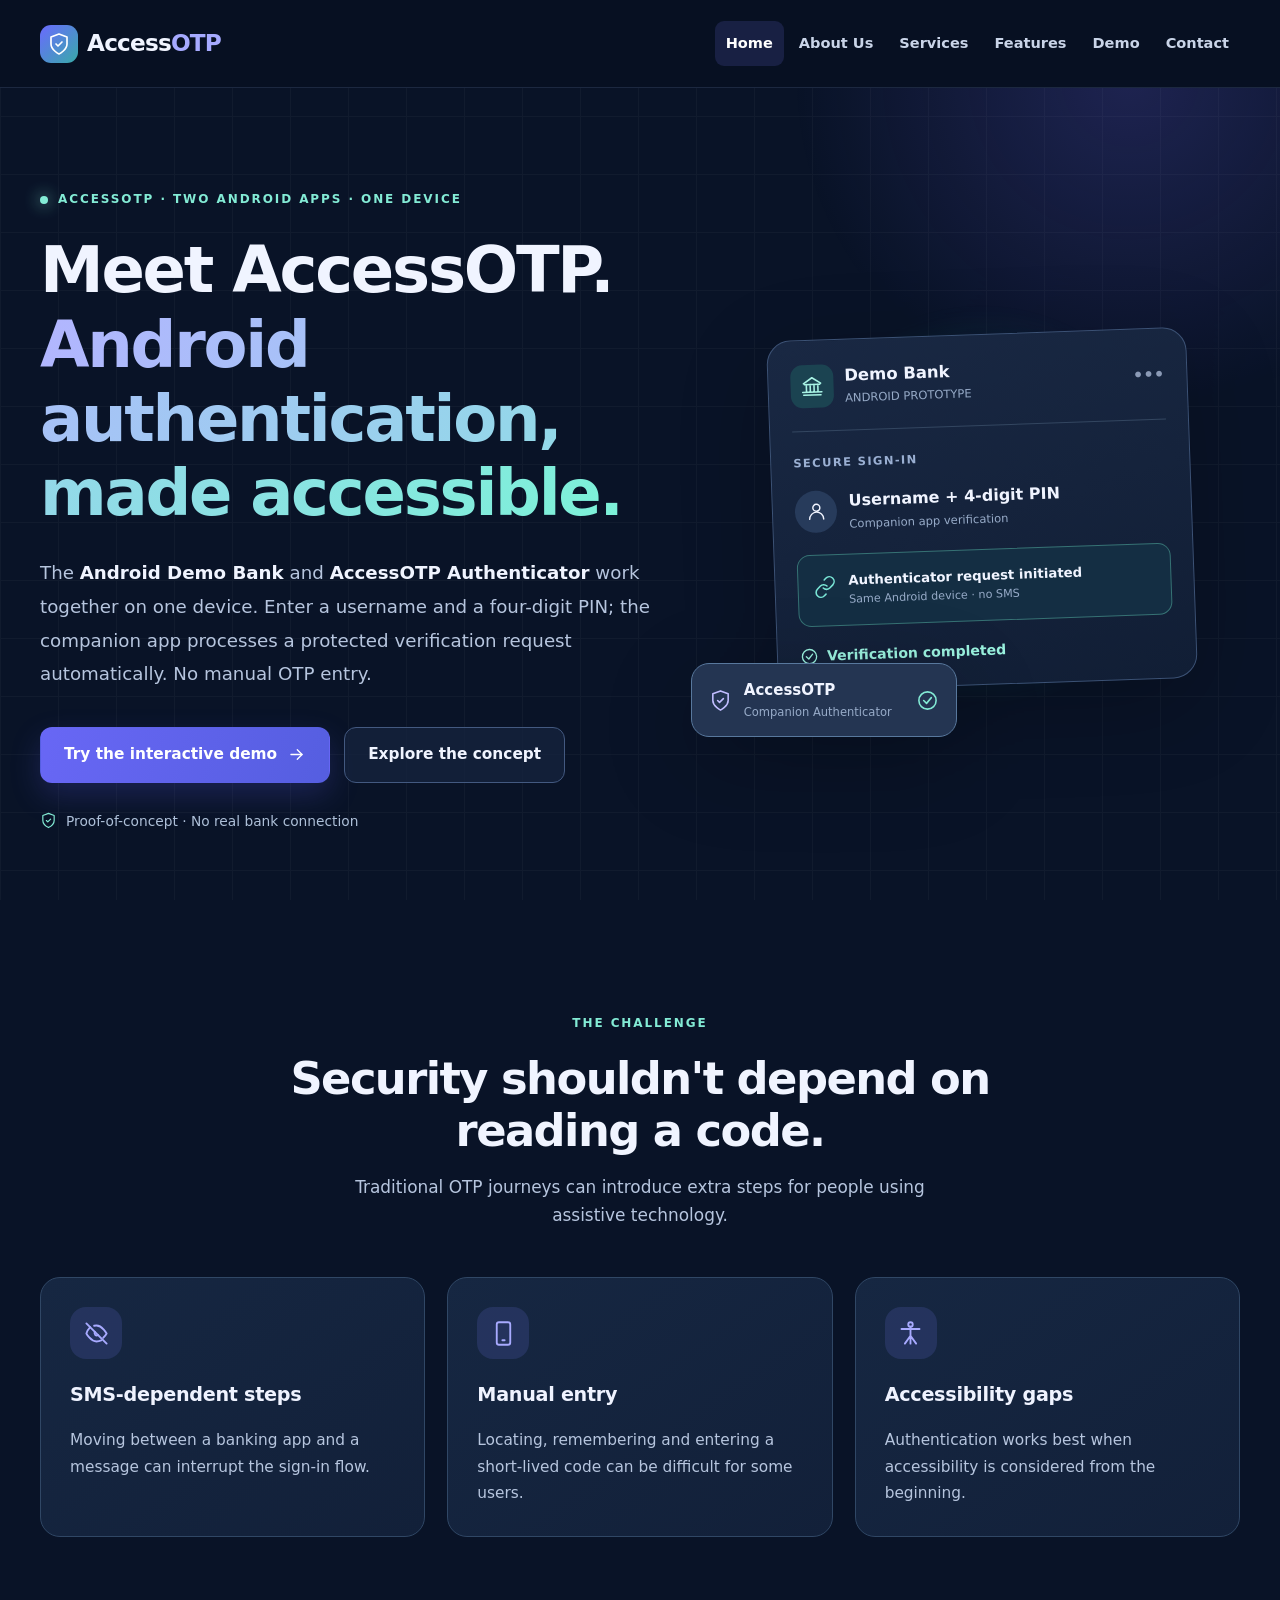
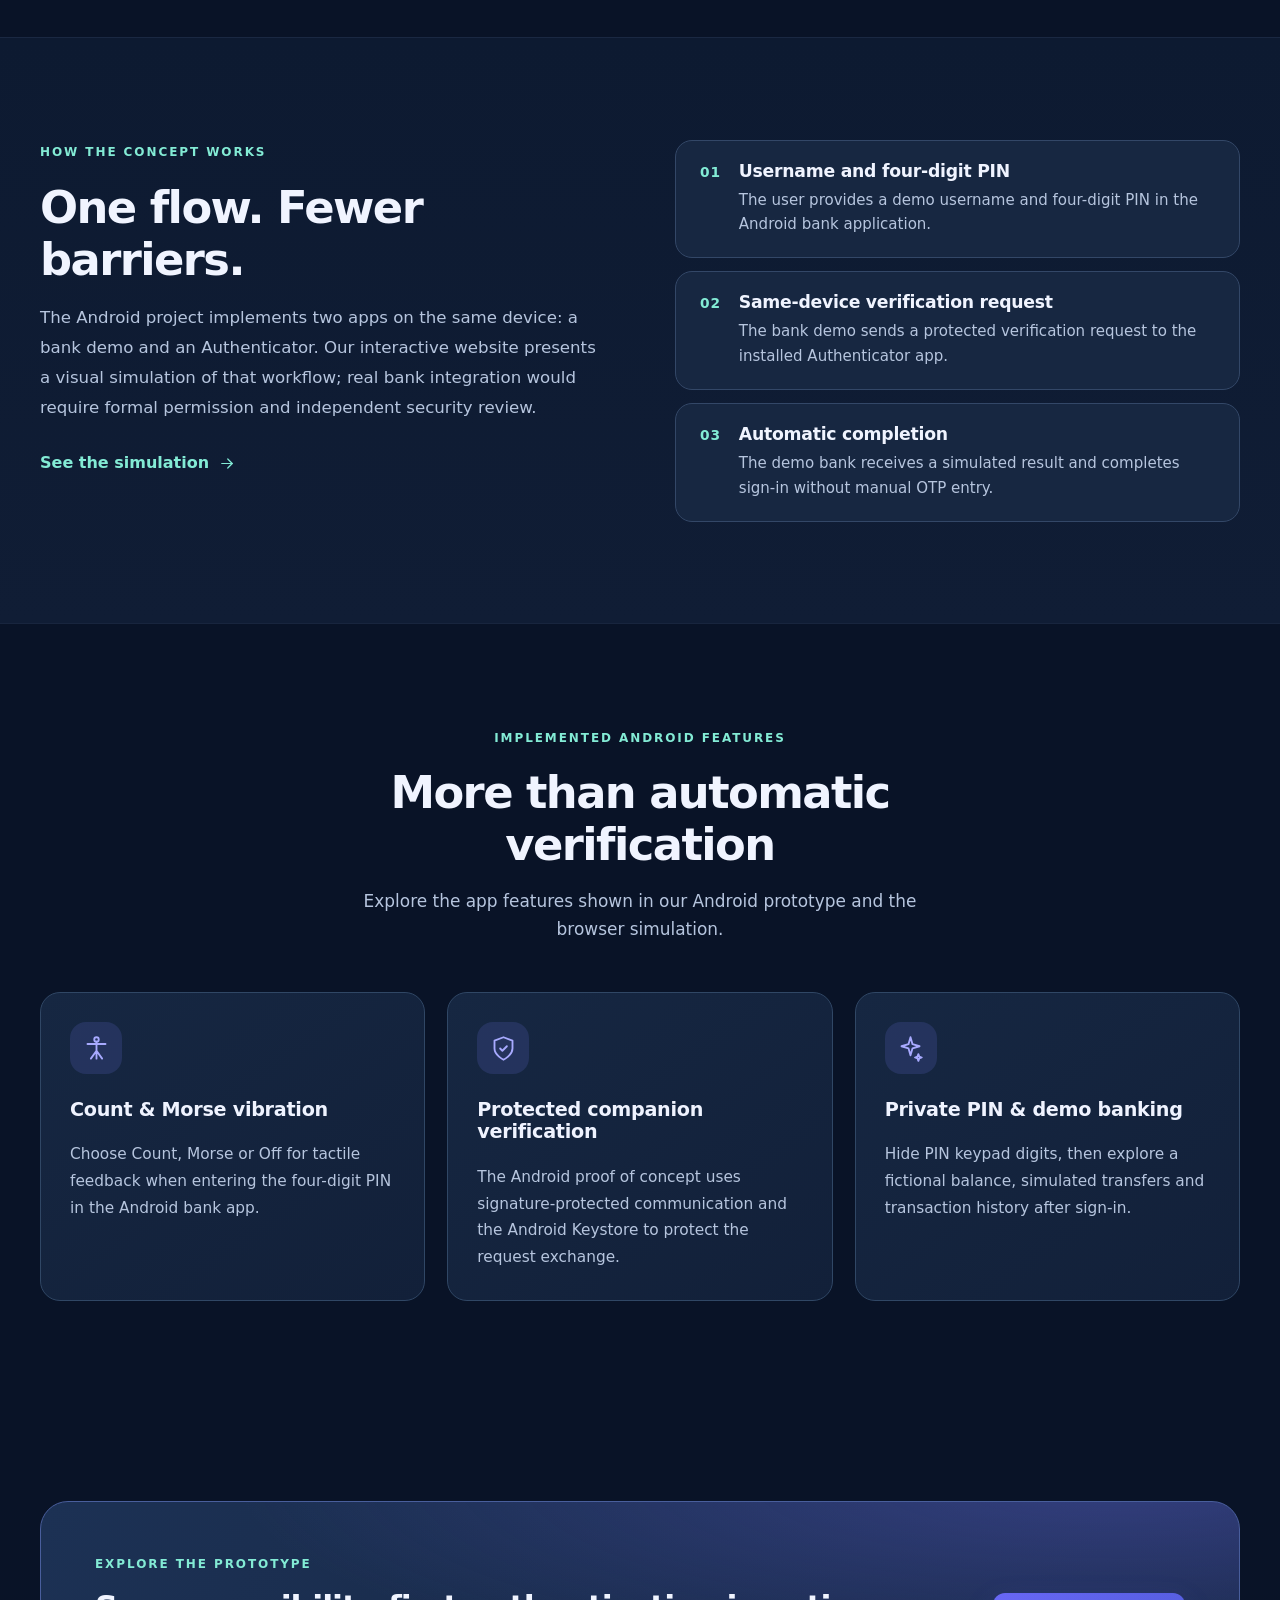
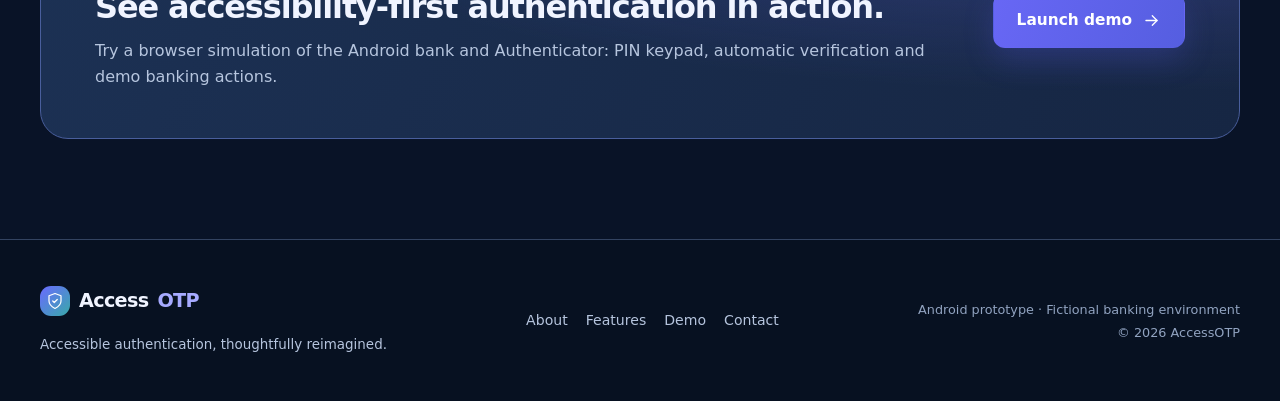
==== commit e7900f83: "Add files via upload" ====
--- a/index.html
+++ b/index.html
@@ -5,7 +5,7 @@
   <meta name="viewport" content="width=device-width, initial-scale=1">
   <meta name="theme-color" content="#091327">
   <meta name="description" content="AccessOTP is an accessibility-first banking authentication concept. Explore a simulated, bank-authorized OTP flow designed for visually impaired users.">
-  <title>Accessible banking without manual OTP entry | AccessOTP</title>
+  <title>AccessOTP Android prototype | Accessible automatic OTP authentication</title>
   <link rel="icon" href="assets/favicon.svg" type="image/svg+xml">
   <link rel="stylesheet" href="style.css">
   <script defer src="config.js"></script>
@@ -44,22 +44,22 @@
 <section class="hero-section section-glow">
   <div class="container hero-grid">
     <div class="hero-content">
-      <span class="eyebrow"><span class="eyebrow-dot"></span> ACCESSIBILITY-FIRST BANKING AUTHENTICATION</span>
-      <h1>Banking access.<br><span class="gradient-text">Without manual OTP entry.</span></h1>
-      <p class="lead">AccessOTP is a <strong>two-app Android proof of concept</strong>. After a demo username and four-digit PIN, its companion Authenticator handles an OTP request automatically on the same device — without manually entering the one-time code.</p>
+      <span class="eyebrow"><span class="eyebrow-dot"></span> ACCESSOTP · TWO ANDROID APPS · ONE DEVICE</span>
+      <h1>Meet AccessOTP.<br><span class="gradient-text">Android authentication, made accessible.</span></h1>
+      <p class="lead">The <strong>Android Demo Bank</strong> and <strong>AccessOTP Authenticator</strong> work together on one device. Enter a username and a four-digit PIN; the companion app processes a protected verification request automatically. No manual OTP entry.</p>
       <div class="button-group"><a class="btn btn-primary" href="demo.html">Try the interactive demo <svg class="icon " viewBox="0 0 24 24" fill="none" stroke="currentColor" stroke-width="1.65" stroke-linecap="round" stroke-linejoin="round" aria-hidden="true"><path d="M5 12h14"/><path d="m13 6 6 6-6 6"/></svg></a><a class="btn btn-outline" href="features.html">Explore the concept</a></div>
       <div class="hero-disclaimer"><svg class="icon " viewBox="0 0 24 24" fill="none" stroke="currentColor" stroke-width="1.65" stroke-linecap="round" stroke-linejoin="round" aria-hidden="true"><path d="M12 22s8-4 8-10V5l-8-3-8 3v7c0 6 8 10 8 10Z"/><path d="m9 12 2 2 4-4"/></svg> Proof-of-concept · No real bank connection</div>
     </div>
     <div class="hero-visual" aria-label="Illustration of a fictional bank securely requesting a verification result from AccessOTP">
       <div class="visual-orb"></div>
       <div class="app-window bank-window">
-        <div class="window-title"><span class="window-icon"><svg class="icon " viewBox="0 0 24 24" fill="none" stroke="currentColor" stroke-width="1.65" stroke-linecap="round" stroke-linejoin="round" aria-hidden="true"><path d="m3 9 9-6 9 6M4 10h16M6 10v8M10 10v8M14 10v8M18 10v8M3 21h18M2 18h20"/></svg></span> <span>DemoBank <small>FICTIONAL BANK</small></span><span class="window-dots">•••</span></div>
+        <div class="window-title"><span class="window-icon"><svg class="icon " viewBox="0 0 24 24" fill="none" stroke="currentColor" stroke-width="1.65" stroke-linecap="round" stroke-linejoin="round" aria-hidden="true"><path d="m3 9 9-6 9 6M4 10h16M6 10v8M10 10v8M14 10v8M18 10v8M3 21h18M2 18h20"/></svg></span> <span>Demo Bank <small>ANDROID PROTOTYPE</small></span><span class="window-dots">•••</span></div>
         <div class="mini-label">SECURE SIGN-IN</div>
-        <div class="mini-user"><span class="round-avatar"><svg class="icon " viewBox="0 0 24 24" fill="none" stroke="currentColor" stroke-width="1.65" stroke-linecap="round" stroke-linejoin="round" aria-hidden="true"><circle cx="12" cy="8" r="4"/><path d="M4 21a8 8 0 0 1 16 0"/></svg></span><span>Welcome back<small>Verification in progress</small></span></div>
-        <div class="mini-pulse"><span class="pulse-ring"><svg class="icon " viewBox="0 0 24 24" fill="none" stroke="currentColor" stroke-width="1.65" stroke-linecap="round" stroke-linejoin="round" aria-hidden="true"><path d="M10 13a5 5 0 0 0 7.1 0l3-3A5 5 0 0 0 13 2.9l-1.7 1.7M14 11a5 5 0 0 0-7.1 0l-3 3A5 5 0 1 0 11 21.1l1.7-1.7"/></svg></span><span>Verification request sent to AccessOTP<small>No SMS or code entry needed</small></span></div>
-        <div class="mini-success"><svg class="icon " viewBox="0 0 24 24" fill="none" stroke="currentColor" stroke-width="1.65" stroke-linecap="round" stroke-linejoin="round" aria-hidden="true"><circle cx="12" cy="12" r="9"/><path d="m8 12 3 3 5-6"/></svg> Verification complete</div>
+        <div class="mini-user"><span class="round-avatar"><svg class="icon " viewBox="0 0 24 24" fill="none" stroke="currentColor" stroke-width="1.65" stroke-linecap="round" stroke-linejoin="round" aria-hidden="true"><circle cx="12" cy="8" r="4"/><path d="M4 21a8 8 0 0 1 16 0"/></svg></span><span>Username + 4-digit PIN<small>Companion app verification</small></span></div>
+        <div class="mini-pulse"><span class="pulse-ring"><svg class="icon " viewBox="0 0 24 24" fill="none" stroke="currentColor" stroke-width="1.65" stroke-linecap="round" stroke-linejoin="round" aria-hidden="true"><path d="M10 13a5 5 0 0 0 7.1 0l3-3A5 5 0 0 0 13 2.9l-1.7 1.7M14 11a5 5 0 0 0-7.1 0l-3 3A5 5 0 1 0 11 21.1l1.7-1.7"/></svg></span><span>Authenticator request initiated<small>Same Android device · no SMS</small></span></div>
+        <div class="mini-success"><svg class="icon " viewBox="0 0 24 24" fill="none" stroke="currentColor" stroke-width="1.65" stroke-linecap="round" stroke-linejoin="round" aria-hidden="true"><circle cx="12" cy="12" r="9"/><path d="m8 12 3 3 5-6"/></svg> Verification completed</div>
       </div>
-      <div class="floating-token"><span class="floating-token-icon"><svg class="icon " viewBox="0 0 24 24" fill="none" stroke="currentColor" stroke-width="1.65" stroke-linecap="round" stroke-linejoin="round" aria-hidden="true"><path d="M12 22s8-4 8-10V5l-8-3-8 3v7c0 6 8 10 8 10Z"/><path d="m9 12 2 2 4-4"/></svg></span><span><b>AccessOTP</b><small>Simulated authorization</small></span><span class="check-pill"><svg class="icon " viewBox="0 0 24 24" fill="none" stroke="currentColor" stroke-width="1.65" stroke-linecap="round" stroke-linejoin="round" aria-hidden="true"><circle cx="12" cy="12" r="9"/><path d="m8 12 3 3 5-6"/></svg></span></div>
+      <div class="floating-token"><span class="floating-token-icon"><svg class="icon " viewBox="0 0 24 24" fill="none" stroke="currentColor" stroke-width="1.65" stroke-linecap="round" stroke-linejoin="round" aria-hidden="true"><path d="M12 22s8-4 8-10V5l-8-3-8 3v7c0 6 8 10 8 10Z"/><path d="m9 12 2 2 4-4"/></svg></span><span><b>AccessOTP</b><small>Companion Authenticator</small></span><span class="check-pill"><svg class="icon " viewBox="0 0 24 24" fill="none" stroke="currentColor" stroke-width="1.65" stroke-linecap="round" stroke-linejoin="round" aria-hidden="true"><circle cx="12" cy="12" r="9"/><path d="m8 12 3 3 5-6"/></svg></span></div>
     </div>
   </div>
 </section>
@@ -85,11 +85,11 @@
 </section>
 <section class="section">
   <div class="container">
-    <div class="section-heading center"><span class="eyebrow">BUILT AROUND PEOPLE</span><h2>Why we're building AccessOTP</h2><p>An Android prototype focused on reducing manual OTP interactions.</p></div>
+    <div class="section-heading center"><span class="eyebrow">IMPLEMENTED ANDROID FEATURES</span><h2>More than automatic verification</h2><p>Explore the app features shown in our Android prototype and the browser simulation.</p></div>
     <div class="cards three">
-      <article class="card card-feature"><div class="card-icon"><svg class="icon " viewBox="0 0 24 24" fill="none" stroke="currentColor" stroke-width="1.65" stroke-linecap="round" stroke-linejoin="round" aria-hidden="true"><circle cx="12" cy="4" r="2"/><path d="M4 8h16M12 6v15M7 21l5-7 5 7"/></svg></div><h3>Accessibility from day one</h3><p>Considering screen readers, clear language, keyboard access, and accessible confirmation patterns.</p></article>
-      <article class="card card-feature"><div class="card-icon"><svg class="icon " viewBox="0 0 24 24" fill="none" stroke="currentColor" stroke-width="1.65" stroke-linecap="round" stroke-linejoin="round" aria-hidden="true"><path d="M12 22s8-4 8-10V5l-8-3-8 3v7c0 6 8 10 8 10Z"/><path d="m9 12 2 2 4-4"/></svg></div><h3>Companion-app protection</h3><p>The Android proof of concept uses signature-protected app communication; a real bank would require its own approval and security review.</p></article>
-      <article class="card card-feature"><div class="card-icon"><svg class="icon " viewBox="0 0 24 24" fill="none" stroke="currentColor" stroke-width="1.65" stroke-linecap="round" stroke-linejoin="round" aria-hidden="true"><path d="m12 2 1.8 6.2L20 10l-6.2 1.8L12 18l-1.8-6.2L4 10l6.2-1.8L12 2ZM19 17l.8 2.2L22 20l-2.2.8L19 23l-.8-2.2L16 20l2.2-.8L19 17Z"/></svg></div><h3>Less friction</h3><p>Demonstrating an authentication journey that doesn't require typing a one-time code.</p></article>
+      <article class="card card-feature"><div class="card-icon"><svg class="icon " viewBox="0 0 24 24" fill="none" stroke="currentColor" stroke-width="1.65" stroke-linecap="round" stroke-linejoin="round" aria-hidden="true"><circle cx="12" cy="4" r="2"/><path d="M4 8h16M12 6v15M7 21l5-7 5 7"/></svg></div><h3>Count & Morse vibration</h3><p>Choose Count, Morse or Off for tactile feedback when entering the four-digit PIN in the Android bank app.</p></article>
+      <article class="card card-feature"><div class="card-icon"><svg class="icon " viewBox="0 0 24 24" fill="none" stroke="currentColor" stroke-width="1.65" stroke-linecap="round" stroke-linejoin="round" aria-hidden="true"><path d="M12 22s8-4 8-10V5l-8-3-8 3v7c0 6 8 10 8 10Z"/><path d="m9 12 2 2 4-4"/></svg></div><h3>Protected companion verification</h3><p>The Android proof of concept uses signature-protected communication and the Android Keystore to protect the request exchange.</p></article>
+      <article class="card card-feature"><div class="card-icon"><svg class="icon " viewBox="0 0 24 24" fill="none" stroke="currentColor" stroke-width="1.65" stroke-linecap="round" stroke-linejoin="round" aria-hidden="true"><path d="m12 2 1.8 6.2L20 10l-6.2 1.8L12 18l-1.8-6.2L4 10l6.2-1.8L12 2ZM19 17l.8 2.2L22 20l-2.2.8L19 23l-.8-2.2L16 20l2.2-.8L19 17Z"/></svg></div><h3>Private PIN & demo banking</h3><p>Hide PIN keypad digits, then explore a fictional balance, simulated transfers and transaction history after sign-in.</p></article>
     </div>
   </div>
 </section>
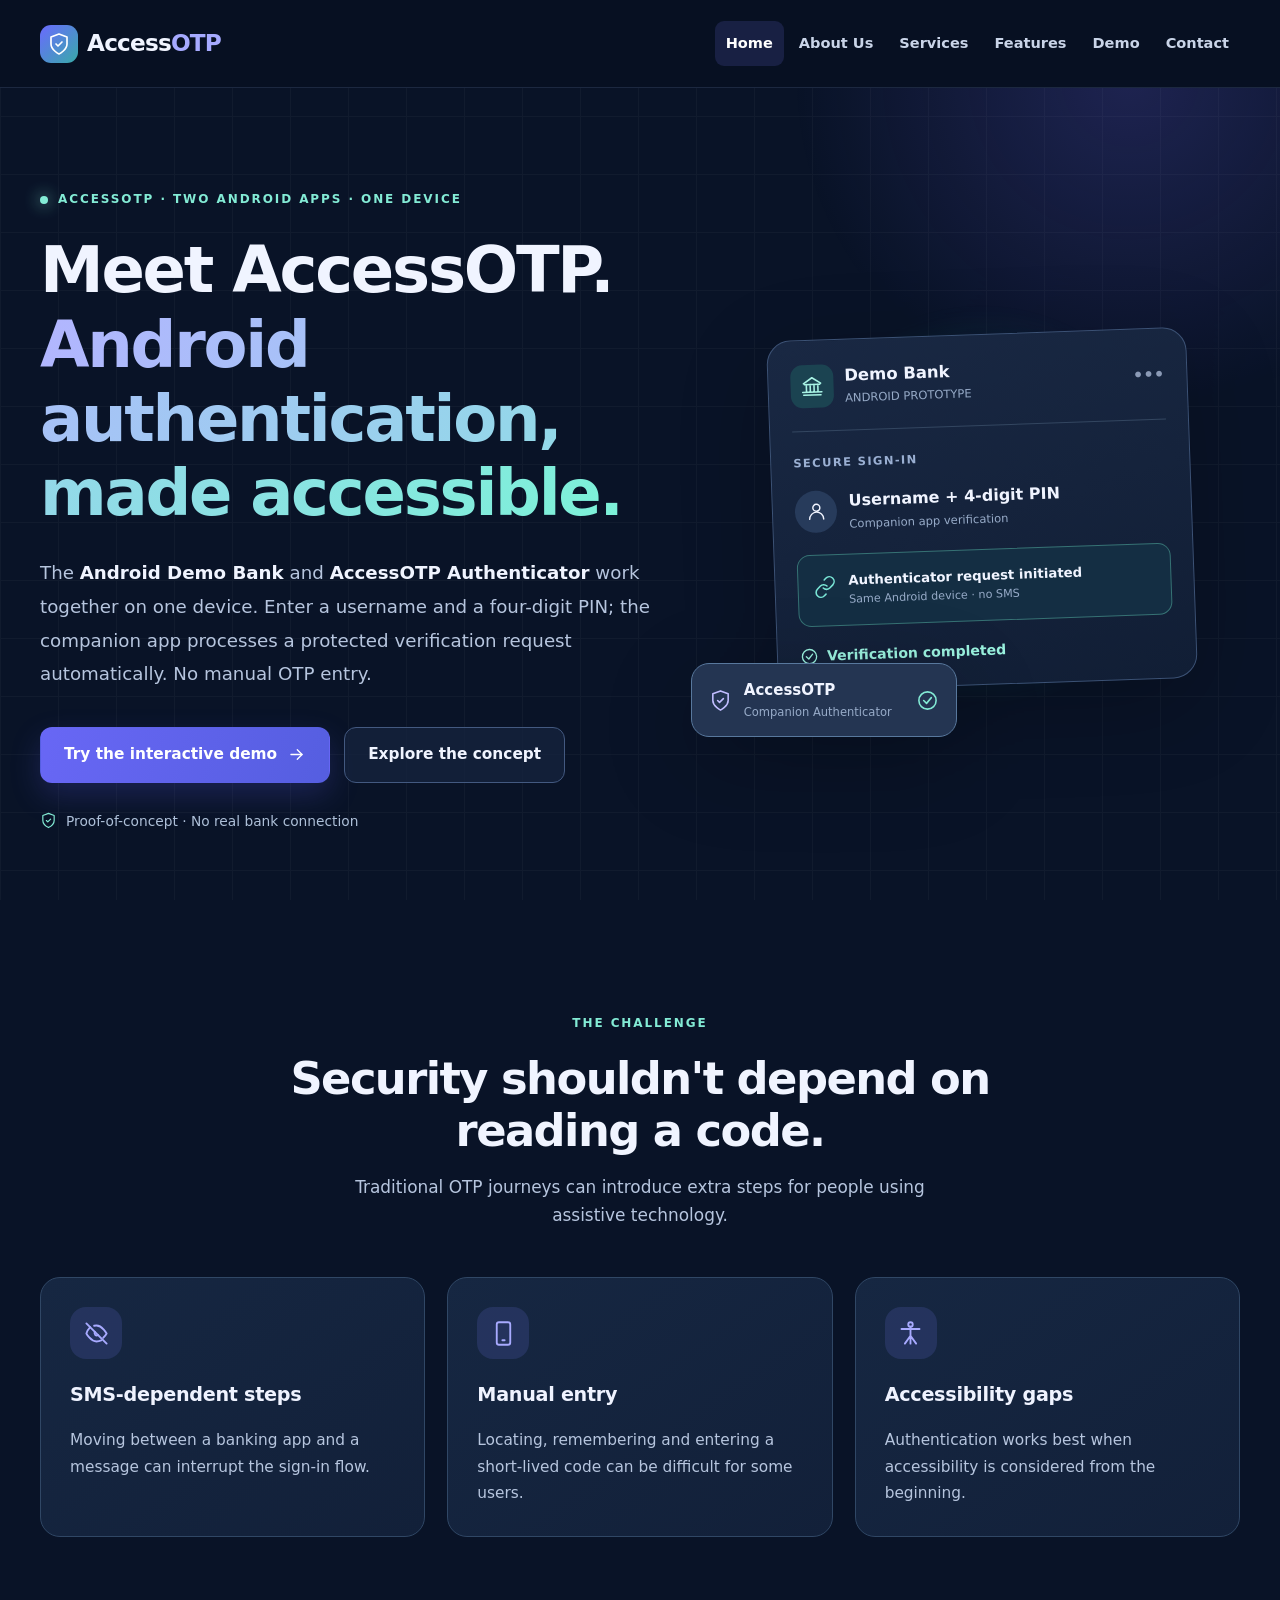
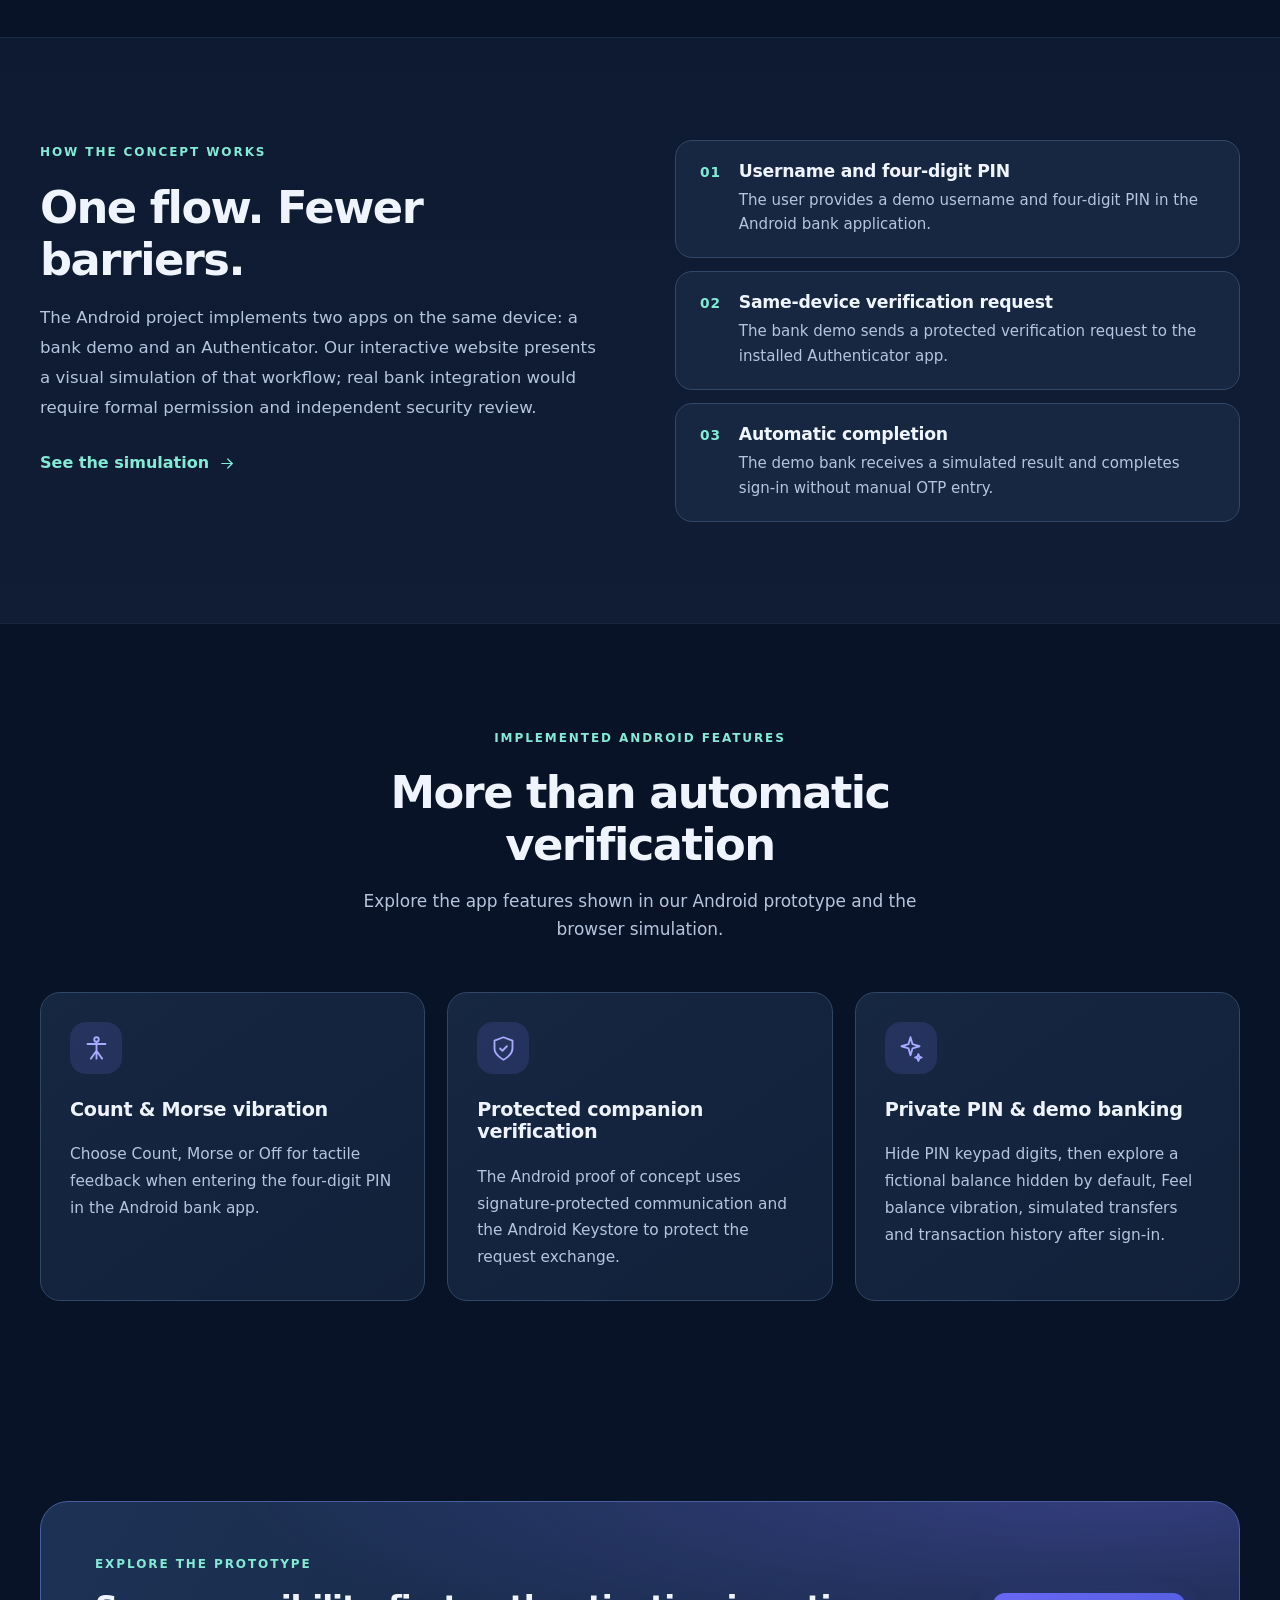
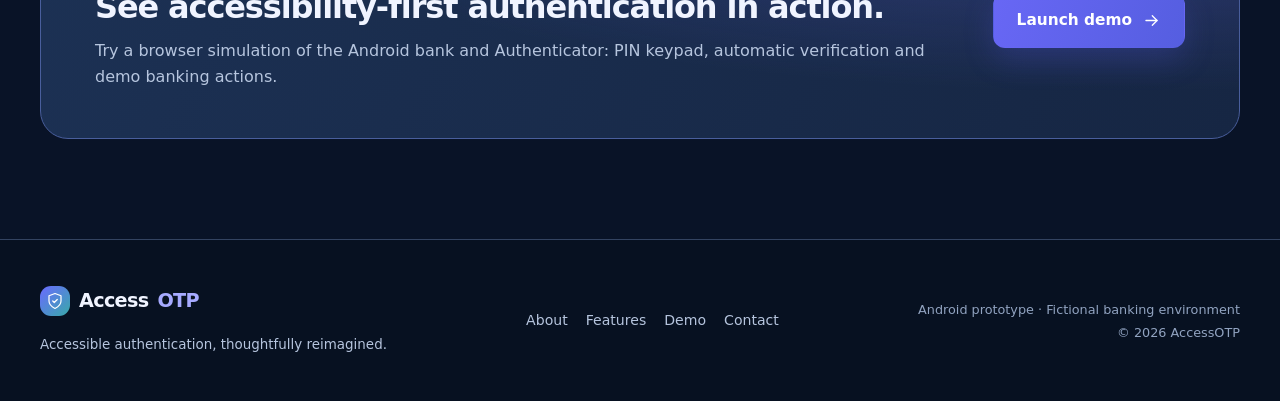
==== commit 406815ea: "Add files via upload" ====
--- a/index.html
+++ b/index.html
@@ -89,7 +89,7 @@
     <div class="cards three">
       <article class="card card-feature"><div class="card-icon"><svg class="icon " viewBox="0 0 24 24" fill="none" stroke="currentColor" stroke-width="1.65" stroke-linecap="round" stroke-linejoin="round" aria-hidden="true"><circle cx="12" cy="4" r="2"/><path d="M4 8h16M12 6v15M7 21l5-7 5 7"/></svg></div><h3>Count & Morse vibration</h3><p>Choose Count, Morse or Off for tactile feedback when entering the four-digit PIN in the Android bank app.</p></article>
       <article class="card card-feature"><div class="card-icon"><svg class="icon " viewBox="0 0 24 24" fill="none" stroke="currentColor" stroke-width="1.65" stroke-linecap="round" stroke-linejoin="round" aria-hidden="true"><path d="M12 22s8-4 8-10V5l-8-3-8 3v7c0 6 8 10 8 10Z"/><path d="m9 12 2 2 4-4"/></svg></div><h3>Protected companion verification</h3><p>The Android proof of concept uses signature-protected communication and the Android Keystore to protect the request exchange.</p></article>
-      <article class="card card-feature"><div class="card-icon"><svg class="icon " viewBox="0 0 24 24" fill="none" stroke="currentColor" stroke-width="1.65" stroke-linecap="round" stroke-linejoin="round" aria-hidden="true"><path d="m12 2 1.8 6.2L20 10l-6.2 1.8L12 18l-1.8-6.2L4 10l6.2-1.8L12 2ZM19 17l.8 2.2L22 20l-2.2.8L19 23l-.8-2.2L16 20l2.2-.8L19 17Z"/></svg></div><h3>Private PIN & demo banking</h3><p>Hide PIN keypad digits, then explore a fictional balance, simulated transfers and transaction history after sign-in.</p></article>
+      <article class="card card-feature"><div class="card-icon"><svg class="icon " viewBox="0 0 24 24" fill="none" stroke="currentColor" stroke-width="1.65" stroke-linecap="round" stroke-linejoin="round" aria-hidden="true"><path d="m12 2 1.8 6.2L20 10l-6.2 1.8L12 18l-1.8-6.2L4 10l6.2-1.8L12 2ZM19 17l.8 2.2L22 20l-2.2.8L19 23l-.8-2.2L16 20l2.2-.8L19 17Z"/></svg></div><h3>Private PIN & demo banking</h3><p>Hide PIN keypad digits, then explore a fictional balance hidden by default, Feel balance vibration, simulated transfers and transaction history after sign-in.</p></article>
     </div>
   </div>
 </section>
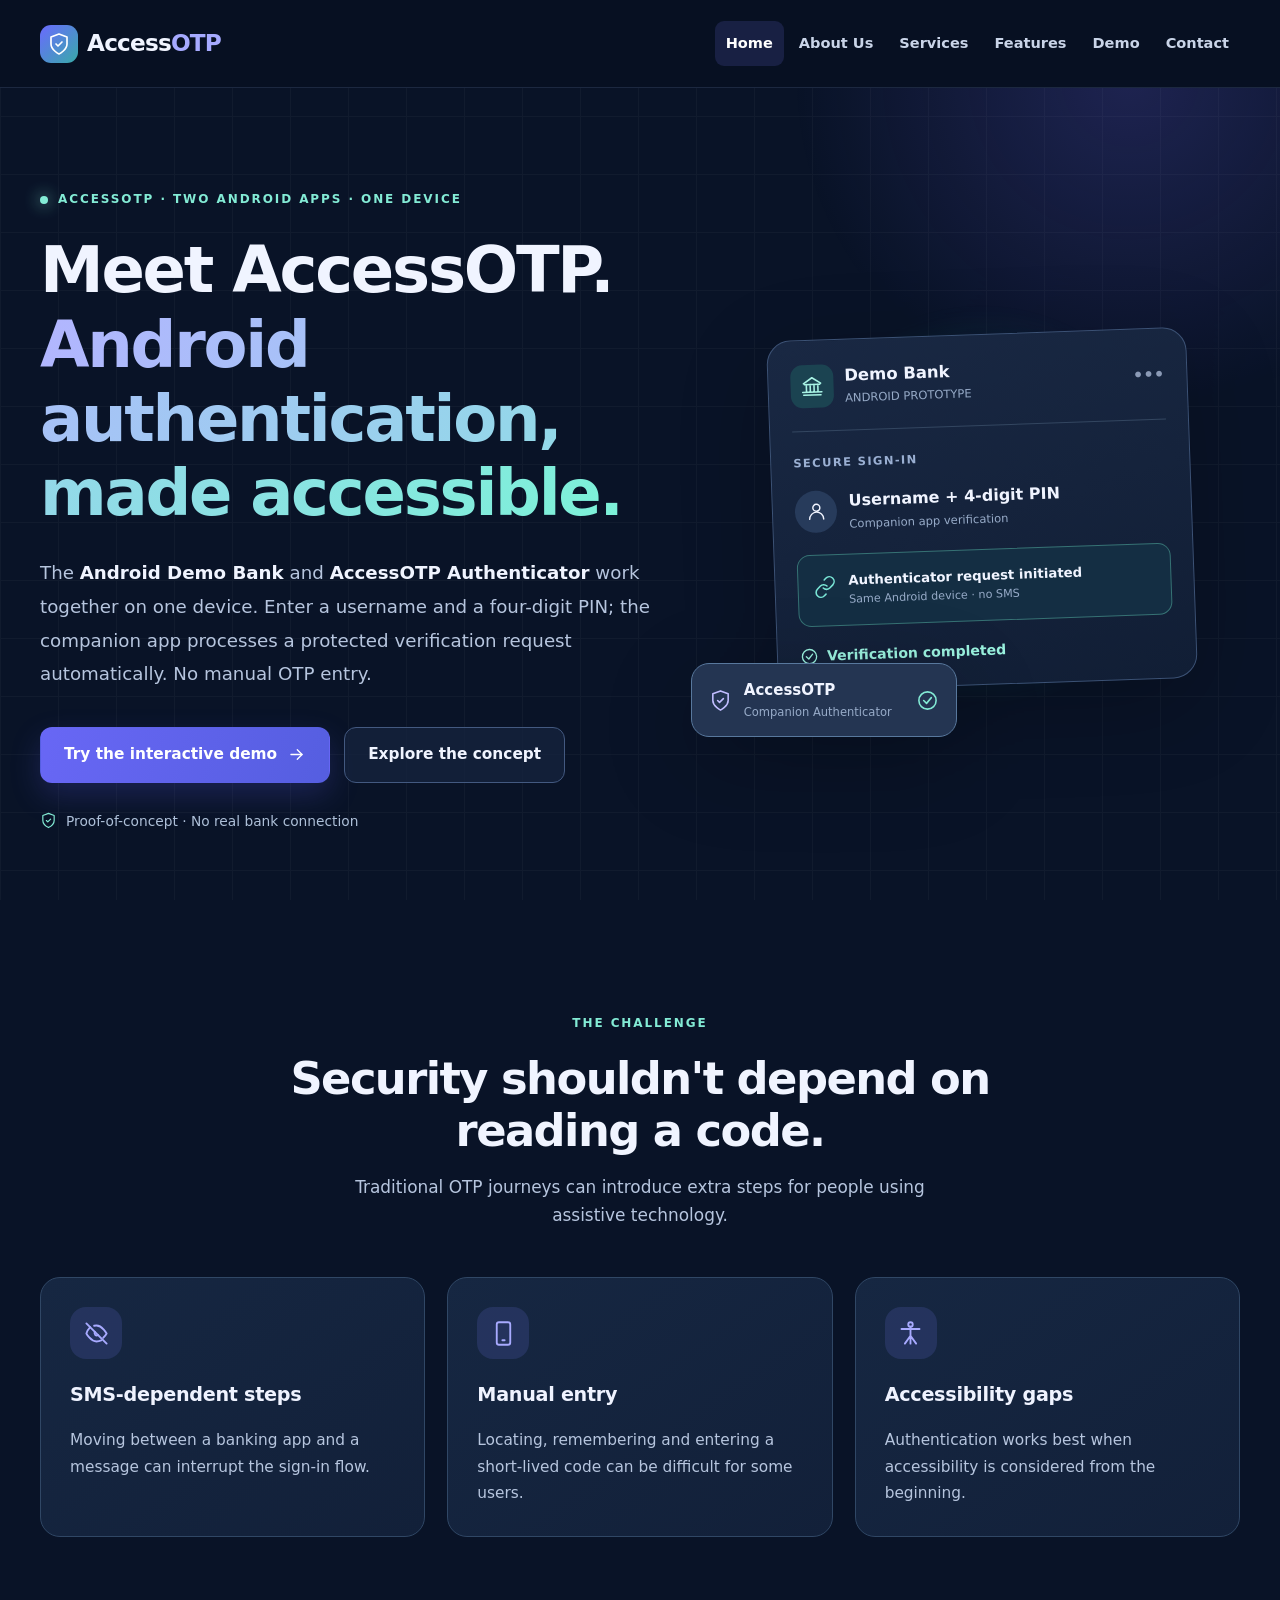
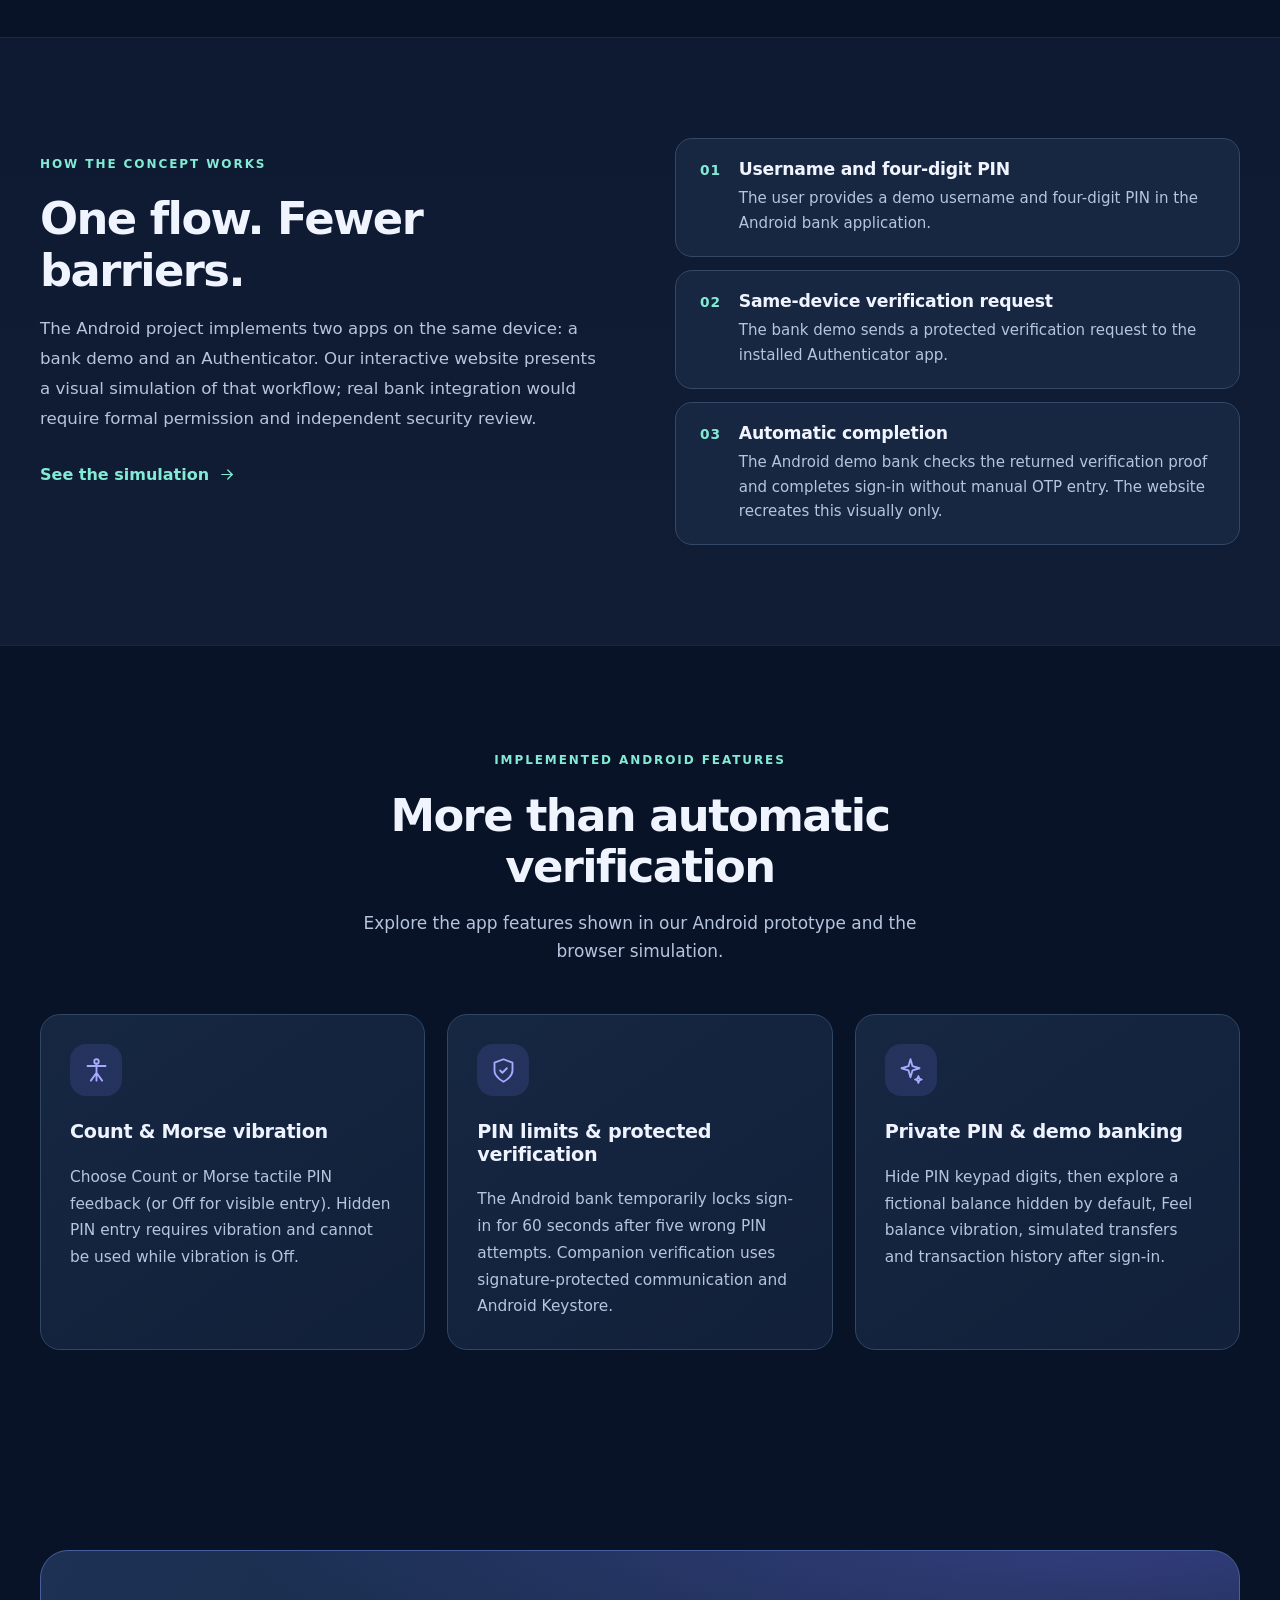
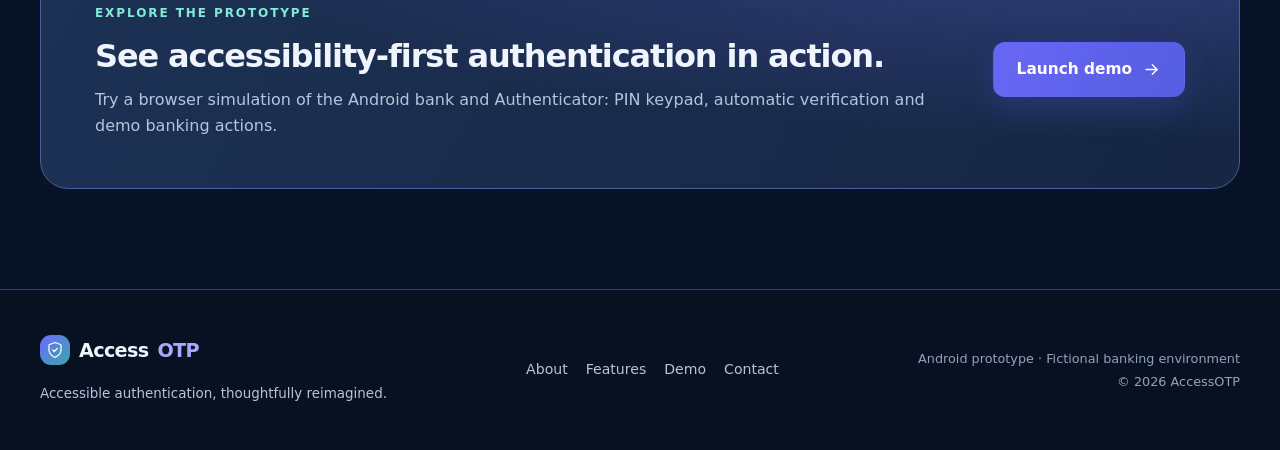
==== commit f677ff79: "Add files via upload" ====
--- a/index.html
+++ b/index.html
@@ -79,7 +79,7 @@
     <ol class="process-list">
       <li><span class="step-num">01</span><div><h3>Username and four-digit PIN</h3><p>The user provides a demo username and four-digit PIN in the Android bank application.</p></div></li>
       <li><span class="step-num">02</span><div><h3>Same-device verification request</h3><p>The bank demo sends a protected verification request to the installed Authenticator app.</p></div></li>
-      <li><span class="step-num">03</span><div><h3>Automatic completion</h3><p>The demo bank receives a simulated result and completes sign-in without manual OTP entry.</p></div></li>
+      <li><span class="step-num">03</span><div><h3>Automatic completion</h3><p>The Android demo bank checks the returned verification proof and completes sign-in without manual OTP entry. The website recreates this visually only.</p></div></li>
     </ol>
   </div>
 </section>
@@ -87,8 +87,8 @@
   <div class="container">
     <div class="section-heading center"><span class="eyebrow">IMPLEMENTED ANDROID FEATURES</span><h2>More than automatic verification</h2><p>Explore the app features shown in our Android prototype and the browser simulation.</p></div>
     <div class="cards three">
-      <article class="card card-feature"><div class="card-icon"><svg class="icon " viewBox="0 0 24 24" fill="none" stroke="currentColor" stroke-width="1.65" stroke-linecap="round" stroke-linejoin="round" aria-hidden="true"><circle cx="12" cy="4" r="2"/><path d="M4 8h16M12 6v15M7 21l5-7 5 7"/></svg></div><h3>Count & Morse vibration</h3><p>Choose Count, Morse or Off for tactile feedback when entering the four-digit PIN in the Android bank app.</p></article>
-      <article class="card card-feature"><div class="card-icon"><svg class="icon " viewBox="0 0 24 24" fill="none" stroke="currentColor" stroke-width="1.65" stroke-linecap="round" stroke-linejoin="round" aria-hidden="true"><path d="M12 22s8-4 8-10V5l-8-3-8 3v7c0 6 8 10 8 10Z"/><path d="m9 12 2 2 4-4"/></svg></div><h3>Protected companion verification</h3><p>The Android proof of concept uses signature-protected communication and the Android Keystore to protect the request exchange.</p></article>
+      <article class="card card-feature"><div class="card-icon"><svg class="icon " viewBox="0 0 24 24" fill="none" stroke="currentColor" stroke-width="1.65" stroke-linecap="round" stroke-linejoin="round" aria-hidden="true"><circle cx="12" cy="4" r="2"/><path d="M4 8h16M12 6v15M7 21l5-7 5 7"/></svg></div><h3>Count & Morse vibration</h3><p>Choose Count or Morse tactile PIN feedback (or Off for visible entry). Hidden PIN entry requires vibration and cannot be used while vibration is Off.</p></article>
+      <article class="card card-feature"><div class="card-icon"><svg class="icon " viewBox="0 0 24 24" fill="none" stroke="currentColor" stroke-width="1.65" stroke-linecap="round" stroke-linejoin="round" aria-hidden="true"><path d="M12 22s8-4 8-10V5l-8-3-8 3v7c0 6 8 10 8 10Z"/><path d="m9 12 2 2 4-4"/></svg></div><h3>PIN limits &amp; protected verification</h3><p>The Android bank temporarily locks sign-in for 60 seconds after five wrong PIN attempts. Companion verification uses signature-protected communication and Android Keystore.</p></article>
       <article class="card card-feature"><div class="card-icon"><svg class="icon " viewBox="0 0 24 24" fill="none" stroke="currentColor" stroke-width="1.65" stroke-linecap="round" stroke-linejoin="round" aria-hidden="true"><path d="m12 2 1.8 6.2L20 10l-6.2 1.8L12 18l-1.8-6.2L4 10l6.2-1.8L12 2ZM19 17l.8 2.2L22 20l-2.2.8L19 23l-.8-2.2L16 20l2.2-.8L19 17Z"/></svg></div><h3>Private PIN & demo banking</h3><p>Hide PIN keypad digits, then explore a fictional balance hidden by default, Feel balance vibration, simulated transfers and transaction history after sign-in.</p></article>
     </div>
   </div>
